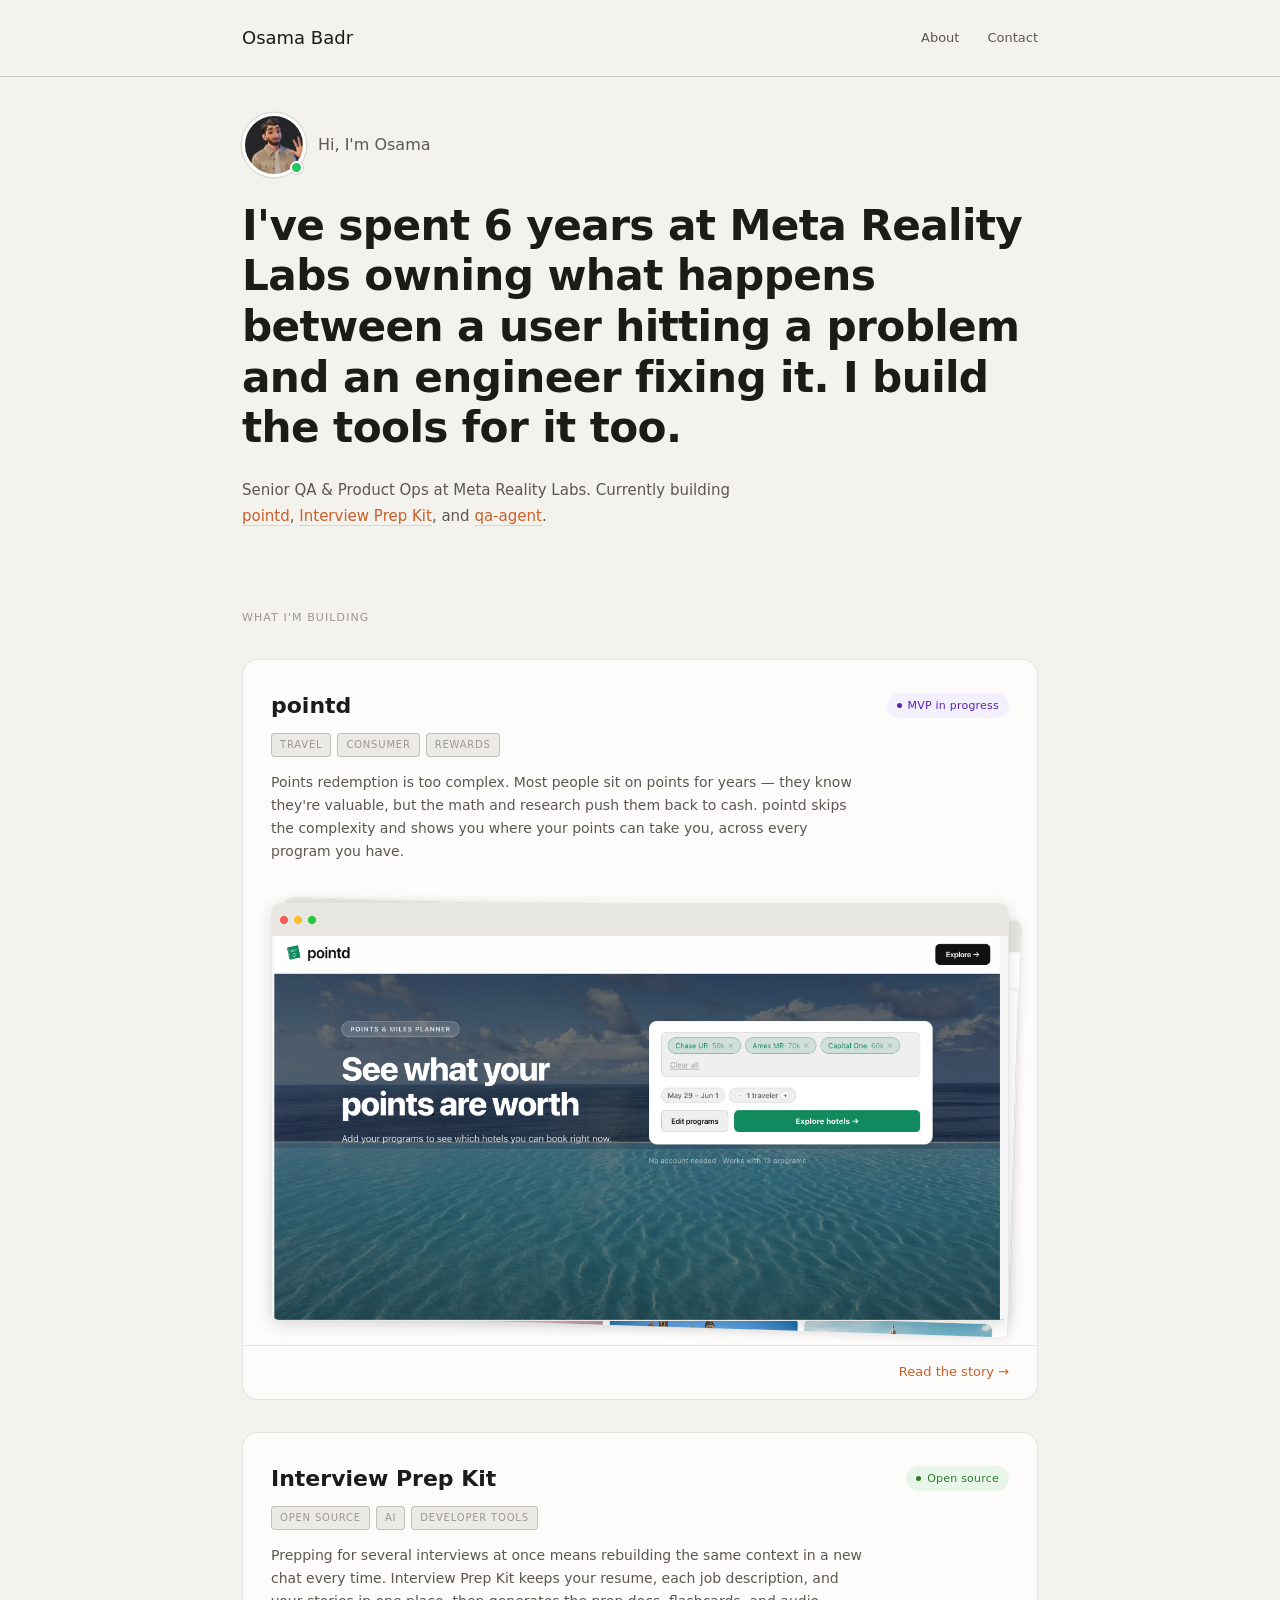
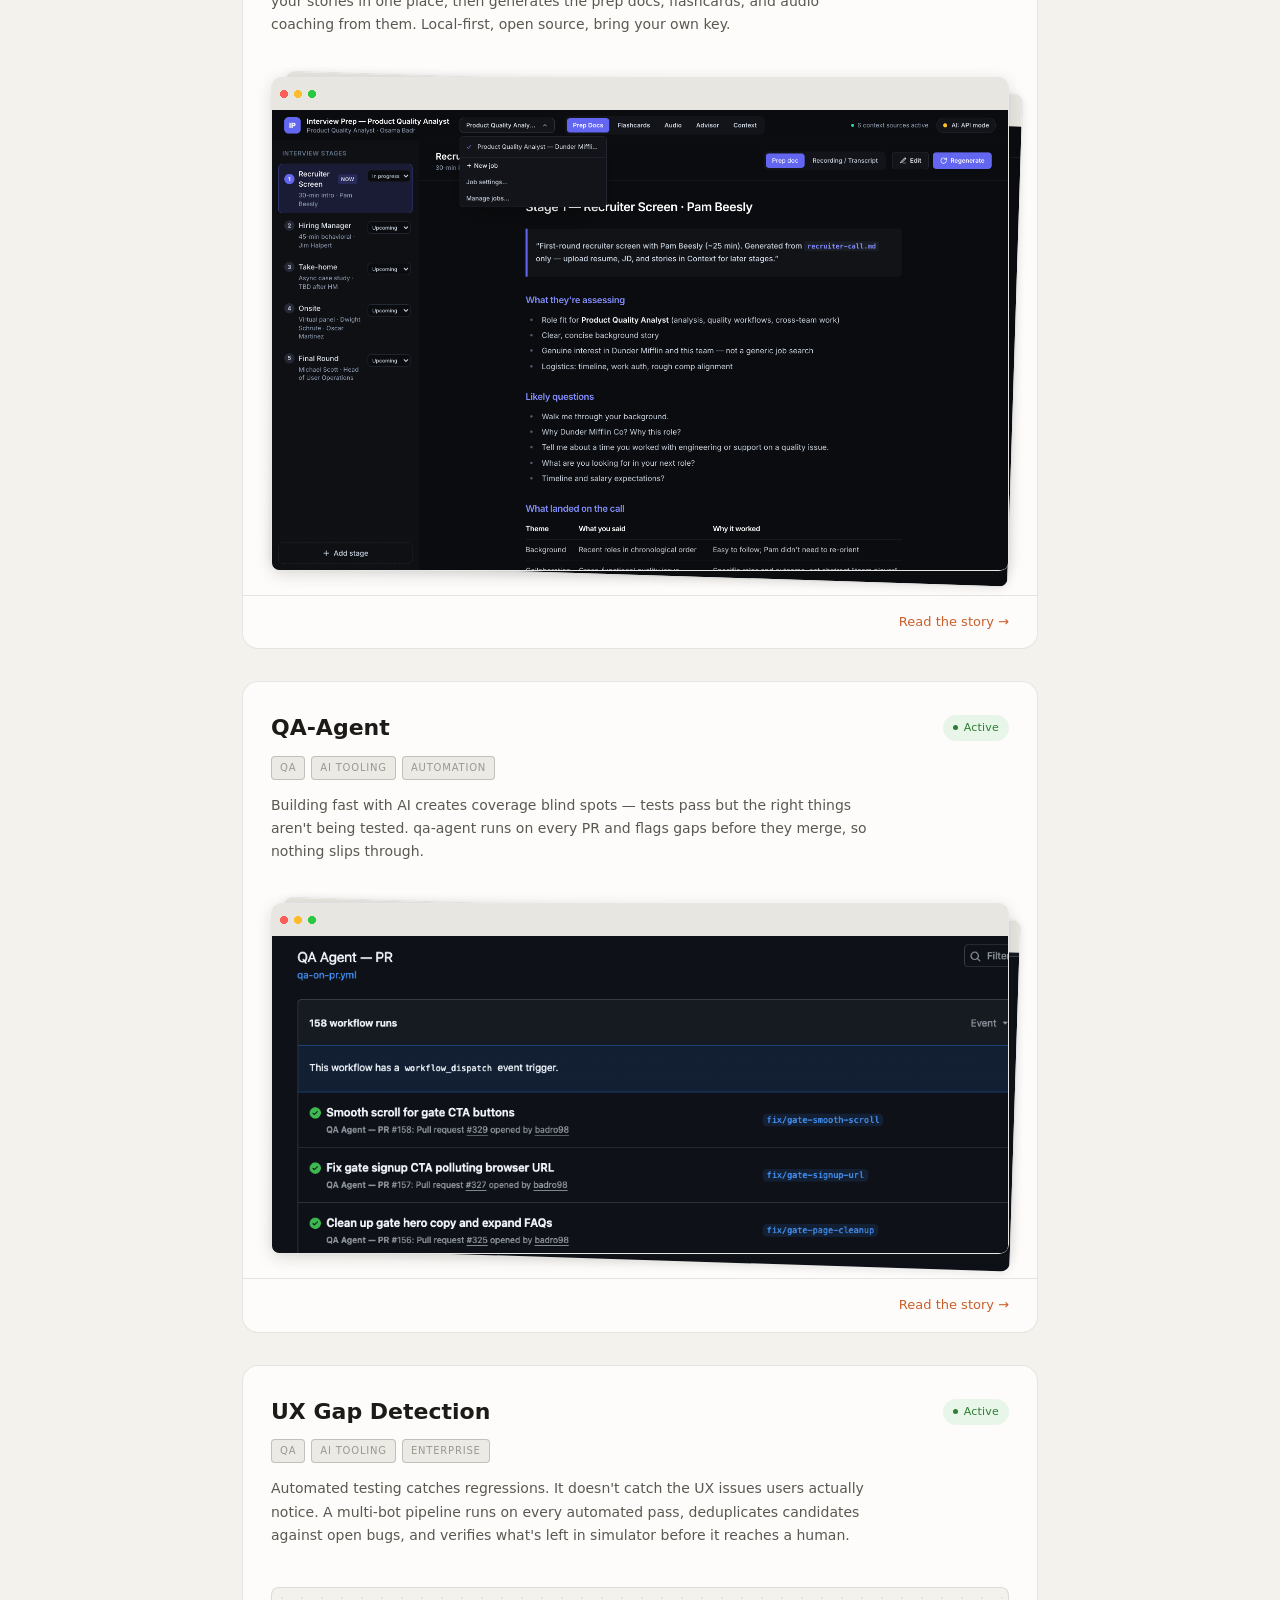
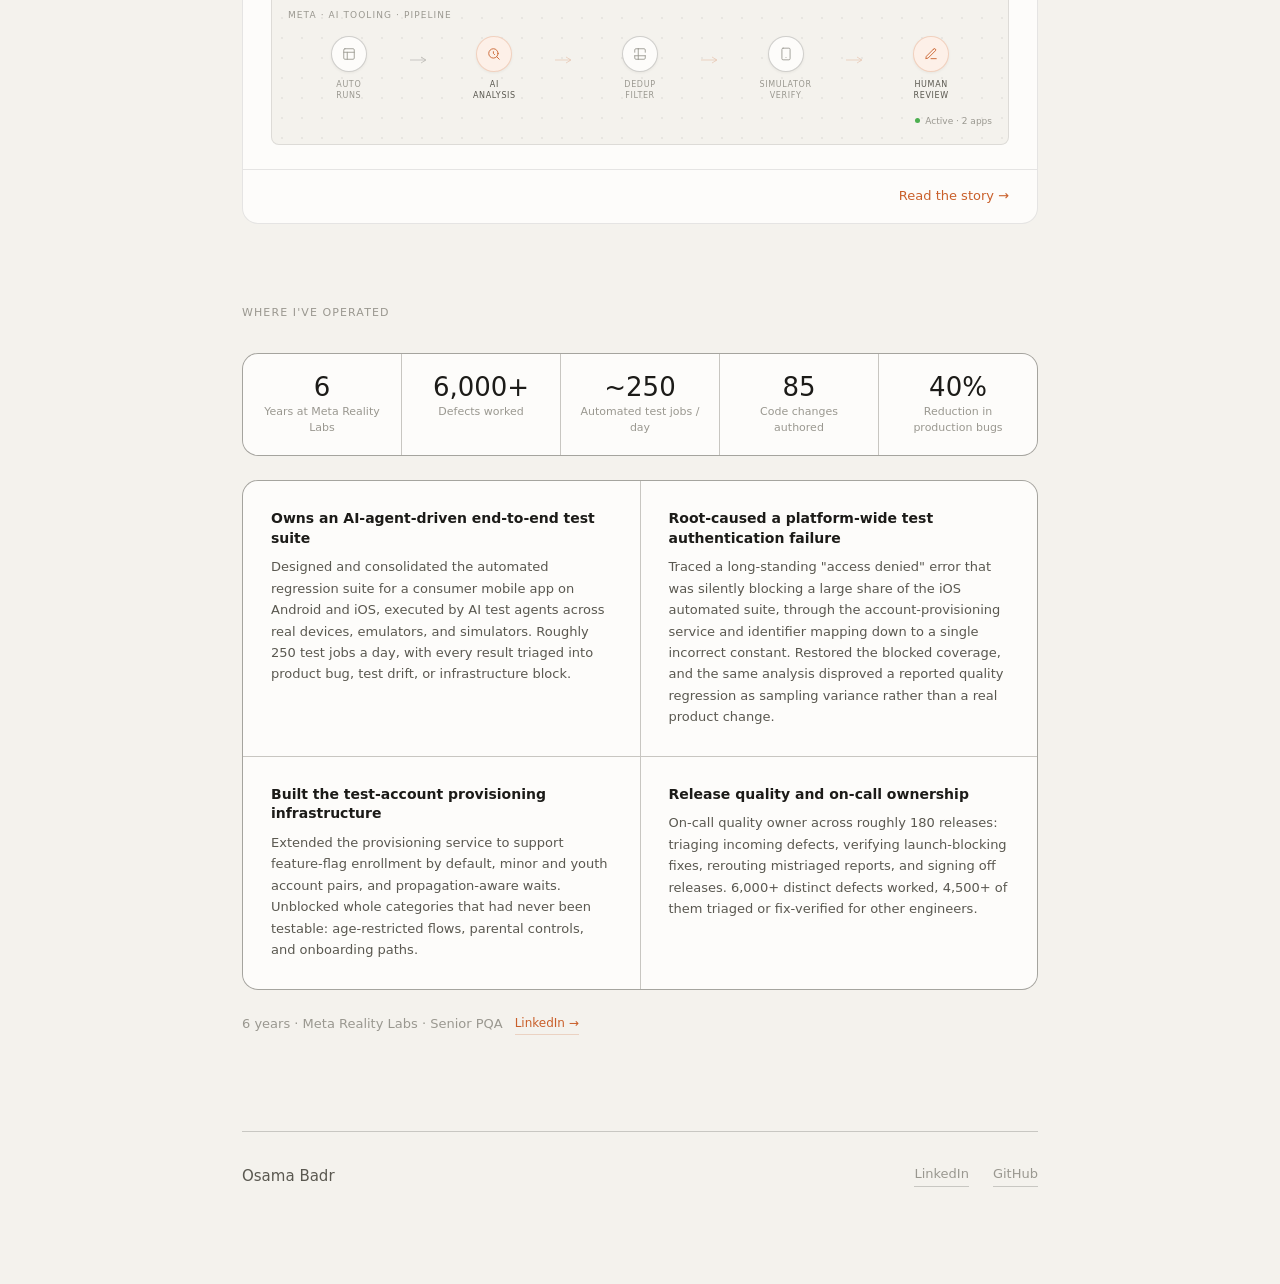
==== index.html @ 9e93a2bb "Replace BIP with the Interview Prep Kit case study Adds projects/interview-prep-kit.html — a full ca" ====
<!DOCTYPE html>
<html lang="en">
<head>
<meta charset="UTF-8">
<meta name="viewport" content="width=device-width, initial-scale=1.0">
<title>Osama Badr</title>
<meta name="description" content="Senior QA & Product Ops at Meta Reality Labs. I own what happens between a user hitting a problem and an engineer fixing it, and build the tools for it. Work on pointd, Interview Prep Kit, and QA-Agent.">
<!-- Open Graph -->
<meta property="og:type" content="website">
<meta property="og:site_name" content="Osama Badr">
<meta property="og:title" content="Osama Badr | Portfolio">
<meta property="og:description" content="Senior QA & Product Ops at Meta Reality Labs. I own what happens between a user hitting a problem and an engineer fixing it, and build the tools for it. Work on pointd, Interview Prep Kit, and QA-Agent.">
<meta property="og:url" content="https://osamabadr-portfolio.pages.dev/">
<meta property="og:image" content="https://osamabadr-portfolio.pages.dev/assets/og-image.png">
<meta property="og:image:width" content="2400">
<meta property="og:image:height" content="1260">
<!-- Twitter -->
<meta name="twitter:card" content="summary_large_image">
<meta name="twitter:title" content="Osama Badr | Portfolio">
<meta name="twitter:description" content="Senior QA & Product Ops at Meta Reality Labs. I own what happens between a user hitting a problem and an engineer fixing it.">
<meta name="twitter:image" content="https://osamabadr-portfolio.pages.dev/assets/og-image.png">
<link rel="preconnect" href="https://api.fontshare.com">
<link rel="preconnect" href="https://cdn.fontshare.com" crossorigin>
<link href="https://api.fontshare.com/v2/css?f[]=cabinet-grotesk@700,800&f[]=general-sans@300,400,500,600&display=swap" rel="stylesheet">
<link rel="stylesheet" href="styles.css">
<link rel="icon" type="image/png" href="assets/avatar-wave-v2.png">
<style>
/* ── Hero ── */
.hero { margin-bottom: 5rem; animation: fadeUp 0.7s cubic-bezier(0.22,1,0.36,1) both; }
.hero-intro {
  display: flex;
  align-items: center;
  gap: 12px;
  margin-bottom: 1.5rem;
}
.hero-avatar-wrap {
  position: relative;
  flex-shrink: 0;
  width: 64px; height: 64px;
}
.hero-avatar {
  width: 64px; height: 64px;
  border-radius: 50%;
  overflow: hidden;
  border: 3px solid #fff;
  box-shadow: 0 0 0 1.5px var(--border);
}
.hero-avatar img { width: 100%; height: 100%; object-fit: cover; object-position: 62% 18%; transform: scale(1.2); transform-origin: 62% 18%; display: block; }
.hero-avatar-dot {
  position: absolute;
  bottom: 3px; right: 3px; z-index: 10;
  width: 13px; height: 13px;
  border-radius: 50%;
  background: #22c55e;
  border: 2.5px solid #fff;
  box-shadow: 0 0 0 1px rgba(0,0,0,0.1);
}
.hero-name {
  font-family: var(--sans);
  font-size: 16px;
  font-weight: 400;
  color: var(--ink-2);
  letter-spacing: 0;
}
.hero h1 {
  font-family: var(--serif);
  font-size: clamp(26px, 3.3vw, 44px);
  line-height: 1.2;
  letter-spacing: -0.015em;
  color: var(--ink);
  margin-bottom: 1.5rem;
  font-weight: 800;
  max-width: 100%;
}
.hero-sub {
  font-size: 15px;
  line-height: 1.7;
  color: var(--ink-2);
  max-width: 520px;
  margin-bottom: 2rem;
}
.hero-actions { display: flex; gap: 12px; flex-wrap: wrap; }

/* ── Projects section ── */
.section { margin-bottom: 5rem; }
.projects-grid {
  display: flex;
  flex-direction: column;
  gap: 2rem;
}
.proj-card {
  display: block;
  text-decoration: none;
  color: inherit;
  cursor: pointer;
  background: var(--surface);
  border: 1px solid var(--border);
  border-radius: var(--r-lg);
  transition: border-color 0.2s ease, box-shadow 0.2s ease;
}
.proj-card:hover {
  border-color: var(--accent-border);
  box-shadow: 0 8px 32px rgba(28,27,24,0.07);
}
.proj-card-body { padding: 28px 28px 20px; }
.proj-card-top {
  display: flex;
  align-items: center;
  justify-content: space-between;
  margin-bottom: 10px;
}
.proj-name {
  font-family: var(--serif);
  font-size: 22px;
  font-weight: 700;
  color: var(--ink);
}
.proj-problem {
  font-size: 14px;
  line-height: 1.65;
  color: var(--ink-2);
  max-width: 600px;
  margin-bottom: 20px;
}
.proj-card-footer {
  padding: 16px 28px;
  border-top: 1px solid var(--border);
  display: flex;
  justify-content: flex-end;
}
.proj-card-link {
  font-size: 13px;
  font-family: var(--mono);
  color: var(--accent);
  font-weight: 500;
  transition: letter-spacing 0.2s ease;
}
.proj-card:hover .proj-card-link { letter-spacing: 0.02em; }
/* ── Card fan deck ── */
.deck-wrap {
  padding: 0 28px 24px;
}
.deck {
  position: relative;
  overflow: visible;
}
.deck-card {
  border-radius: var(--r);
  overflow: hidden;
  transition: transform 0.55s cubic-bezier(0.22,1,0.36,1),
              box-shadow 0.45s ease;
}
.deck-card.dc1 {
  position: relative;
  z-index: 3;
  box-shadow: 0 4px 16px rgba(28,27,24,0.14);
}
.deck-card.dc2 {
  position: absolute;
  top: 0; left: 0; right: 0; bottom: 0;
  z-index: 2;
  transform: translateX(7px) translateY(5px) rotate(1.8deg);
  box-shadow: 0 2px 10px rgba(28,27,24,0.09);
}
.deck-wrap:hover .deck .dc2 {
  transform: translateX(22px) translateY(10px) rotate(4.5deg);
}

/* ── Professional section ── */
.highlight-grid {
  display: grid;
  grid-template-columns: repeat(auto-fit, minmax(340px, 1fr));
  gap: 1px;
  background: var(--border-strong);
  border: 1px solid var(--border-strong);
  border-radius: var(--r-lg);
  overflow: hidden;
}
.highlight-block {
  background: var(--surface);
  padding: 28px;
}
.highlight-block strong {
  display: block;
  font-size: 14px;
  font-weight: 600;
  color: var(--ink);
  margin-bottom: 8px;
  line-height: 1.4;
}
.highlight-block p {
  font-size: 13px;
  color: var(--ink-2);
  line-height: 1.65;
  margin: 0;
}
.background-footer {
  margin-top: 1.5rem;
  display: flex;
  align-items: center;
  gap: 0.75rem;
  font-size: 13px;
  color: var(--ink-3);
}
.background-footer a {
  font-family: var(--mono);
  font-size: 12px;
  color: var(--accent);
  text-decoration: none;
  border-bottom: 0.5px solid var(--accent-border);
  padding-bottom: 1px;
}
.background-footer a:hover { border-color: var(--accent); }

/* ── Stat strip ── */
.stat-strip {
  display: grid;
  grid-template-columns: repeat(auto-fit, minmax(100px, 1fr));
  gap: 1px;
  background: var(--border-strong);
  border: 1px solid var(--border-strong);
  border-radius: var(--r-lg);
  overflow: hidden;
  margin-bottom: 1.5rem;
}
.stat {
  background: var(--surface);
  padding: 1.25rem 1rem;
  text-align: center;
}
.stat-num {
  font-family: var(--serif);
  font-size: 26px;
  color: var(--ink);
  line-height: 1;
  margin-bottom: 4px;
}
.stat-label {
  font-size: 11px;
  color: var(--ink-3);
  line-height: 1.4;
}

/* ── UX Gap Detection cover diagram ── */
.proj-diagram-cover {
  margin: 0 28px 24px;
  border-radius: 8px;
  overflow: hidden;
  background: var(--bg);
  border: 1px solid var(--border);
  padding: 20px 16px 16px;
  position: relative;
}
.proj-diagram-cover::before {
  content: '';
  position: absolute;
  inset: 0;
  background-image: radial-gradient(circle, rgba(28,27,24,0.06) 1px, transparent 1px);
  background-size: 20px 20px;
  pointer-events: none;
}
.diag-eyebrow {
  font-family: var(--mono);
  font-size: 9px;
  letter-spacing: 0.12em;
  text-transform: uppercase;
  color: var(--ink-3);
  margin-bottom: 14px;
  position: relative;
  z-index: 1;
}
.diag-flow {
  display: flex;
  align-items: center;
  justify-content: center;
  gap: 0;
  position: relative;
  z-index: 1;
}
.diag-node {
  display: flex;
  flex-direction: column;
  align-items: center;
  gap: 7px;
  flex: 1;
}
.diag-circle {
  width: 36px; height: 36px;
  border-radius: 50%;
  background: var(--surface);
  border: 1px solid var(--border-strong);
  display: flex;
  align-items: center;
  justify-content: center;
  box-shadow: 0 1px 3px rgba(28,27,24,0.06);
}
.diag-circle svg {
  width: 14px; height: 14px;
  stroke: var(--ink-3);
  fill: none;
  stroke-width: 1.5;
  stroke-linecap: round;
  stroke-linejoin: round;
}
.diag-circle.accent {
  background: var(--accent-light);
  border-color: var(--accent-border);
}
.diag-circle.accent svg { stroke: var(--accent); }
.diag-label {
  font-family: var(--mono);
  font-size: 8px;
  letter-spacing: 0.08em;
  text-transform: uppercase;
  color: var(--ink-3);
  text-align: center;
  line-height: 1.4;
}
.diag-label.accent { color: var(--ink-2); }
.diag-arrow {
  flex-shrink: 0;
  width: 24px;
  margin-bottom: 20px;
}
.diag-arrow svg {
  width: 20px; height: 8px;
  stroke: var(--border-strong);
  fill: none;
  stroke-width: 1;
}
.diag-arrow.accent svg { stroke: var(--accent-border); }
.diag-status {
  margin-top: 12px;
  display: flex;
  align-items: center;
  gap: 5px;
  font-family: var(--mono);
  font-size: 9px;
  color: var(--ink-3);
  justify-content: flex-end;
  position: relative;
  z-index: 1;
}
.diag-status::before {
  content: '';
  width: 5px; height: 5px;
  border-radius: 50%;
  background: #4caf50;
  animation: diagPulse 2.5s ease-in-out infinite;
}
@keyframes diagPulse {
  0%, 100% { opacity: 0.4; } 50% { opacity: 1; }
}

@media (max-width: 580px) {
  .highlight-grid { grid-template-columns: 1fr; }
  .hero-actions { flex-direction: column; }
}
</style>
</head>
<body>
<div class="page">

  <nav>
    <a href="index.html" class="nav-name">Osama Badr</a>
    <div class="nav-links">
      <a href="about.html">About</a>
      <a href="mailto:osabadr@gmail.com">Contact</a>
    </div>
  </nav>

  <!-- Hero -->
  <section class="hero">
    <div class="hero-intro">
      <div class="hero-avatar-wrap">
        <div class="hero-avatar">
          <img src="assets/avatar-wave-v2.png" alt="Osama's avatar waving">
        </div>
        <span class="hero-avatar-dot"></span>
      </div>
      <span class="hero-name">Hi, I'm Osama</span>
    </div>
    <h1>I've spent 6 years at Meta Reality Labs owning what happens between a user hitting a problem and an engineer fixing it. I build the tools for it too.</h1>
    <p class="hero-sub">Senior QA &amp; Product Ops at Meta Reality Labs. Currently building <a href="projects/pointd.html" style="color:var(--accent);text-decoration:none;border-bottom:0.5px solid var(--accent-border)">pointd</a>, <a href="projects/interview-prep-kit.html" style="color:var(--accent);text-decoration:none;border-bottom:0.5px solid var(--accent-border)">Interview Prep Kit</a>, and <a href="projects/qa-agent.html" style="color:var(--accent);text-decoration:none;border-bottom:0.5px solid var(--accent-border)">qa-agent</a>.</p>
  </section>

  <!-- Projects -->
  <section class="section" id="building">
    <div class="section-label">What I'm building</div>
    <div class="projects-grid">

      <!-- pointd -->
      <a class="proj-card fade-up" href="projects/pointd.html">
        <div class="proj-card-body">
          <div class="proj-card-top">
            <span class="proj-name">pointd</span>
            <span class="status-badge in-progress">MVP in progress</span>
          </div>
          <div class="case-pills" style="margin-top:8px;margin-bottom:14px;">
            <span class="case-pill">Travel</span>
            <span class="case-pill">Consumer</span>
            <span class="case-pill">Rewards</span>
          </div>
          <p class="proj-problem">Points redemption is too complex. Most people sit on points for years — they know they're valuable, but the math and research push them back to cash. pointd skips the complexity and shows you where your points can take you, across every program you have.</p>
        </div>
        <div class="deck-wrap">
          <div class="deck">
            <div class="deck-card dc2">
              <div class="browser-frame"><img src="assets/screenshots/pointd-explore.png" alt="pointd planner view" loading="lazy"></div>
            </div>
            <div class="deck-card dc1">
              <div class="browser-frame"><img src="assets/screenshots/pointd-programs.png" alt="pointd program entry" loading="lazy"></div>
            </div>
          </div>
        </div>
        <div class="proj-card-footer">
          <span class="proj-card-link">Read the story →</span>
        </div>
      </a>

      <!-- Interview Prep Kit -->
      <a class="proj-card fade-up" href="projects/interview-prep-kit.html">
        <div class="proj-card-body">
          <div class="proj-card-top">
            <span class="proj-name">Interview Prep Kit</span>
            <span class="status-badge active">Open source</span>
          </div>
          <div class="case-pills" style="margin-top:8px;margin-bottom:14px;">
            <span class="case-pill">Open Source</span>
            <span class="case-pill">AI</span>
            <span class="case-pill">Developer Tools</span>
          </div>
          <p class="proj-problem">Prepping for several interviews at once means rebuilding the same context in a new chat every time. Interview Prep Kit keeps your resume, each job description, and your stories in one place, then generates the prep docs, flashcards, and audio coaching from them. Local-first, open source, bring your own key.</p>
        </div>
        <div class="deck-wrap">
          <div class="deck">
            <div class="deck-card dc2">
              <div class="browser-frame"><img src="assets/screenshots/ipk-flashcards.png" alt="Interview Prep Kit flashcard deck" loading="lazy"></div>
            </div>
            <div class="deck-card dc1">
              <div class="browser-frame"><img src="assets/screenshots/ipk-prep-docs.png" alt="Interview Prep Kit prep docs" loading="lazy"></div>
            </div>
          </div>
        </div>
        <div class="proj-card-footer">
          <span class="proj-card-link">Read the story →</span>
        </div>
      </a>

      <!-- qa-agent -->
      <a class="proj-card fade-up" href="projects/qa-agent.html">
        <div class="proj-card-body">
          <div class="proj-card-top">
            <span class="proj-name">QA-Agent</span>
            <span class="status-badge active">Active</span>
          </div>
          <div class="case-pills" style="margin-top:8px;margin-bottom:14px;">
            <span class="case-pill">QA</span>
            <span class="case-pill">AI Tooling</span>
            <span class="case-pill">Automation</span>
          </div>
          <p class="proj-problem">Building fast with AI creates coverage blind spots — tests pass but the right things aren't being tested. qa-agent runs on every PR and flags gaps before they merge, so nothing slips through.</p>
        </div>
        <div class="deck-wrap">
          <div class="deck">
            <div class="deck-card dc2">
              <div class="browser-frame"><img src="assets/screenshots/qa-agent-report.png" alt="qa-agent report output" loading="lazy"></div>
            </div>
            <div class="deck-card dc1">
              <div class="browser-frame"><img src="assets/screenshots/qa-agent-runs.png" alt="qa-agent GitHub Actions runs" loading="lazy"></div>
            </div>
          </div>
        </div>
        <div class="proj-card-footer">
          <span class="proj-card-link">Read the story →</span>
        </div>
      </a>

      <!-- UX Gap Detection -->
      <a class="proj-card fade-up" href="projects/ux-gap.html">
        <div class="proj-card-body">
          <div class="proj-card-top">
            <span class="proj-name">UX Gap Detection</span>
            <span class="status-badge active">Active</span>
          </div>
          <div class="case-pills" style="margin-top:8px;margin-bottom:14px;">
            <span class="case-pill">QA</span>
            <span class="case-pill">AI Tooling</span>
            <span class="case-pill">Enterprise</span>
          </div>
          <p class="proj-problem">Automated testing catches regressions. It doesn't catch the UX issues users actually notice. A multi-bot pipeline runs on every automated pass, deduplicates candidates against open bugs, and verifies what's left in simulator before it reaches a human.</p>
        </div>
        <div class="proj-diagram-cover">
          <div class="diag-eyebrow">Meta · AI Tooling · Pipeline</div>
          <div class="diag-flow">
            <div class="diag-node">
              <div class="diag-circle">
                <svg viewBox="0 0 24 24"><rect x="3" y="3" width="18" height="18" rx="2"/><path d="M3 9h18M9 21V9"/></svg>
              </div>
              <span class="diag-label">Auto<br>runs</span>
            </div>
            <div class="diag-arrow">
              <svg viewBox="0 0 20 8"><line x1="0" y1="4" x2="15" y2="4"/><polyline points="11,1 16,4 11,7"/></svg>
            </div>
            <div class="diag-node">
              <div class="diag-circle accent">
                <svg viewBox="0 0 24 24"><circle cx="11" cy="11" r="8"/><path d="M21 21l-4.35-4.35M11 8v3l2 2"/></svg>
              </div>
              <span class="diag-label accent">AI<br>analysis</span>
            </div>
            <div class="diag-arrow accent">
              <svg viewBox="0 0 20 8"><line x1="0" y1="4" x2="15" y2="4"/><polyline points="11,1 16,4 11,7"/></svg>
            </div>
            <div class="diag-node">
              <div class="diag-circle">
                <svg viewBox="0 0 24 24"><path d="M9 3H5a2 2 0 00-2 2v4m6-6h10a2 2 0 012 2v4M9 3v18m0 0h10a2 2 0 002-2v-4M9 21H5a2 2 0 01-2-2v-4m0 0h18"/></svg>
              </div>
              <span class="diag-label">Dedup<br>filter</span>
            </div>
            <div class="diag-arrow accent">
              <svg viewBox="0 0 20 8"><line x1="0" y1="4" x2="15" y2="4"/><polyline points="11,1 16,4 11,7"/></svg>
            </div>
            <div class="diag-node">
              <div class="diag-circle">
                <svg viewBox="0 0 24 24"><rect x="5" y="2" width="14" height="20" rx="2"/><path d="M12 18h.01"/></svg>
              </div>
              <span class="diag-label">Simulator<br>verify</span>
            </div>
            <div class="diag-arrow accent">
              <svg viewBox="0 0 20 8"><line x1="0" y1="4" x2="15" y2="4"/><polyline points="11,1 16,4 11,7"/></svg>
            </div>
            <div class="diag-node">
              <div class="diag-circle accent">
                <svg viewBox="0 0 24 24"><path d="M12 20h9M16.5 3.5a2.121 2.121 0 013 3L7 19l-4 1 1-4L16.5 3.5z"/></svg>
              </div>
              <span class="diag-label accent">Human<br>review</span>
            </div>
          </div>
          <div class="diag-status">Active · 2 apps</div>
        </div>
        <div class="proj-card-footer">
          <span class="proj-card-link">Read the story →</span>
        </div>
      </a>

    </div>
  </section>

  <!-- Professional background -->
  <section class="section" id="background">
    <div class="section-label">Where I've operated</div>
    <div class="stat-strip">
      <div class="stat"><div class="stat-num">6</div><div class="stat-label">Years at Meta Reality Labs</div></div>
      <div class="stat"><div class="stat-num">6,000+</div><div class="stat-label">Defects worked</div></div>
      <div class="stat"><div class="stat-num">~250</div><div class="stat-label">Automated test jobs / day</div></div>
      <div class="stat"><div class="stat-num">85</div><div class="stat-label">Code changes authored</div></div>
      <div class="stat"><div class="stat-num">40%</div><div class="stat-label">Reduction in production bugs</div></div>
    </div>
    <div class="highlight-grid">
      <div class="highlight-block fade-up">
        <strong>Owns an AI-agent-driven end-to-end test suite</strong>
        <p>Designed and consolidated the automated regression suite for a consumer mobile app on Android and iOS, executed by AI test agents across real devices, emulators, and simulators. Roughly 250 test jobs a day, with every result triaged into product bug, test drift, or infrastructure block.</p>
      </div>
      <div class="highlight-block fade-up">
        <strong>Root-caused a platform-wide test authentication failure</strong>
        <p>Traced a long-standing "access denied" error that was silently blocking a large share of the iOS automated suite, through the account-provisioning service and identifier mapping down to a single incorrect constant. Restored the blocked coverage, and the same analysis disproved a reported quality regression as sampling variance rather than a real product change.</p>
      </div>
      <div class="highlight-block fade-up">
        <strong>Built the test-account provisioning infrastructure</strong>
        <p>Extended the provisioning service to support feature-flag enrollment by default, minor and youth account pairs, and propagation-aware waits. Unblocked whole categories that had never been testable: age-restricted flows, parental controls, and onboarding paths.</p>
      </div>
      <div class="highlight-block fade-up">
        <strong>Release quality and on-call ownership</strong>
        <p>On-call quality owner across roughly 180 releases: triaging incoming defects, verifying launch-blocking fixes, rerouting mistriaged reports, and signing off releases. 6,000+ distinct defects worked, 4,500+ of them triaged or fix-verified for other engineers.</p>
      </div>
    </div>
    <div class="background-footer">
      <span>6 years · Meta Reality Labs · Senior PQA</span>
      <a href="https://linkedin.com/in/obadr" target="_blank" rel="noopener noreferrer">LinkedIn →</a>
    </div>
  </section>

  <footer>
    <span class="footer-name">Osama Badr</span>
    <div class="footer-links">
      <a href="https://linkedin.com/in/obadr" target="_blank" rel="noopener noreferrer">LinkedIn</a>
      <a href="https://github.com/badro98" target="_blank" rel="noopener noreferrer">GitHub</a>
    </div>
  </footer>

</div>

<script>
  // Fade-up on scroll
  const fadeUps = [...document.querySelectorAll('.fade-up')];
  const observer = new IntersectionObserver((entries) => {
    entries.forEach((entry) => {
      if (entry.isIntersecting) {
        const idx = fadeUps.indexOf(entry.target);
        entry.target.style.animationDelay = `${idx * 0.08}s`;
        entry.target.classList.add('in-view');
        observer.unobserve(entry.target);
      }
    });
  }, { threshold: 0.15, rootMargin: '-4% 0px' });

  fadeUps.forEach(el => observer.observe(el));

</script>
</body>
</html>
---- styles.css ----
/* ── Reset ── */
*, *::before, *::after { box-sizing: border-box; margin: 0; padding: 0; }

/* ── Variables ── */
:root {
  --bg: #f4f2ed;
  --surface: #fdfcfa;
  --surface-2: #eceae4;
  --ink: #1c1b18;
  --ink-2: #5a5850;
  --ink-3: #9a9890;
  --border: rgba(28,27,24,0.1);
  --border-strong: rgba(28,27,24,0.2);
  --accent: #c95f2a;
  --accent-light: #fdf0e8;
  --accent-border: rgba(201,95,42,0.22);
  --serif: 'Cabinet Grotesk', system-ui, sans-serif;
  --sans: 'General Sans', system-ui, sans-serif;
  --mono: 'General Sans', system-ui, sans-serif;
  --r: 10px;
  --r-lg: 16px;
}

/* ── Base ── */
html { scroll-behavior: smooth; }
body {
  font-family: var(--sans);
  background: var(--bg);
  color: var(--ink);
  font-size: 15px;
  line-height: 1.6;
  -webkit-font-smoothing: antialiased;
  overflow-x: clip;
}
.page { max-width: 860px; margin: 0 auto; padding: 0 2rem 6rem; }

/* ── Nav ── */
nav:not(.toc) {
  display: flex;
  justify-content: space-between;
  align-items: center;
  padding: 1.5rem 0;
  margin-bottom: 2.25rem;
  position: sticky;
  top: 0;
  background: transparent;
  z-index: 10;
}
/* Full-bleed background so the bar spans the viewport, not just the column */
nav:not(.toc)::before {
  content: '';
  position: absolute;
  top: 0;
  bottom: 0;
  left: 50%;
  transform: translateX(-50%);
  width: 100vw;
  background: var(--bg);
  border-bottom: 0.5px solid var(--border-strong);
  z-index: -1;
}
.nav-name { font-family: var(--serif); font-size: 18px; text-decoration: none; color: var(--ink); }
.nav-links { display: flex; gap: 1.75rem; }
.nav-links a { font-size: 13px; color: var(--ink-2); text-decoration: none; }
.nav-links a:hover, .nav-links a.active { color: var(--accent); }

/* ── Footer ── */
footer {
  margin-top: 6rem;
  padding-top: 2rem;
  border-top: 0.5px solid var(--border-strong);
  display: flex;
  justify-content: space-between;
  align-items: center;
  flex-wrap: wrap;
  gap: 1rem;
}
.footer-name { font-family: var(--serif); font-size: 15px; color: var(--ink-2); }
.footer-links { display: flex; gap: 1.5rem; }
.footer-links a {
  font-size: 13px;
  font-family: var(--mono);
  color: var(--ink-3);
  text-decoration: none;
  border-bottom: 0.5px solid var(--border-strong);
  padding-bottom: 1px;
  transition: color 0.2s ease, border-color 0.2s ease;
}
.footer-links a:hover { color: var(--accent); border-color: var(--accent-border); }

/* ── Section label ── */
.section-label {
  font-family: var(--mono);
  font-size: 11px;
  font-weight: 500;
  text-transform: uppercase;
  letter-spacing: 0.1em;
  color: var(--ink-3);
  margin-bottom: 2rem;
}

/* ── Buttons ── */
.btn-primary {
  display: inline-flex;
  align-items: center;
  gap: 6px;
  background: var(--ink);
  color: var(--bg);
  font-family: var(--sans);
  font-size: 13px;
  font-weight: 500;
  padding: 10px 20px;
  border-radius: 6px;
  text-decoration: none;
  transition: background 0.2s ease, transform 0.15s ease;
}
.btn-primary:hover { background: var(--accent); transform: translateY(-1px); }

.btn-secondary {
  display: inline-flex;
  align-items: center;
  gap: 6px;
  background: transparent;
  color: var(--ink-2);
  font-family: var(--sans);
  font-size: 13px;
  font-weight: 500;
  padding: 10px 20px;
  border-radius: 6px;
  border: 1px solid var(--border-strong);
  text-decoration: none;
  transition: border-color 0.2s ease, color 0.2s ease, transform 0.15s ease;
}
.btn-secondary:hover { color: var(--ink); border-color: var(--ink); transform: translateY(-1px); }

/* ── Browser frame mockup ── */
.browser-frame {
  border-radius: 8px;
  overflow: hidden;
  box-shadow: 0 20px 48px rgba(28,27,24,0.1);
  border: 1px solid var(--border);
  background: #fff;
}
.browser-frame::before {
  content: '';
  display: block;
  height: 32px;
  background: #e8e6e1;
  background-image:
    radial-gradient(circle at 12px 16px, #fc5f57 4px, transparent 4px),
    radial-gradient(circle at 26px 16px, #fdbc2c 4px, transparent 4px),
    radial-gradient(circle at 40px 16px, #29c940 4px, transparent 4px);
}
.browser-frame img,
.browser-frame video {
  display: block;
  width: 100%;
  height: auto;
}

/* ── Status badge ── */
.status-badge {
  display: inline-flex;
  align-items: center;
  gap: 6px;
  font-size: 11px;
  font-family: var(--mono);
  font-weight: 500;
  padding: 4px 10px;
  border-radius: 20px;
  letter-spacing: 0.02em;
}
.status-badge::before {
  content: '';
  width: 5px;
  height: 5px;
  border-radius: 50%;
  background: currentColor;
}
.status-badge.active { background: #e8f5e9; color: #2e7d32; }
.status-badge.early-access { background: var(--accent-light); color: var(--accent); }
.status-badge.in-progress { background: #f3f0ff; color: #5b21b6; }

/* ── Fade-up animation ── */
@keyframes fadeUp {
  from { opacity: 0; transform: translateY(14px); }
  to   { opacity: 1; transform: translateY(0); }
}
.fade-up { opacity: 0; }
.fade-up.in-view { animation: fadeUp 0.6s cubic-bezier(0.22,1,0.36,1) both; }



/* ── Back link (project pages) ── */
.back-link {
  display: inline-flex;
  align-items: center;
  gap: 5px;
  font-size: 12px;
  font-family: var(--mono);
  color: var(--ink-3);
  text-decoration: none;
  margin-top: -0.75rem;
  margin-bottom: 1rem;
  transition: color 0.2s ease;
}
.back-link:hover { color: var(--accent); }
.back-link::before { content: '←'; }

/* ── Case study hero title row ── */
.case-hero-title-row {
  display: flex;
  align-items: flex-start;
  justify-content: space-between;
  gap: 1.5rem;
  margin-bottom: 0.75rem;
}
.case-hero-title-row h1 { margin-bottom: 0; }
.case-hero-badges {
  display: flex;
  align-items: center;
  gap: 8px;
  padding-top: 8px;
  flex-shrink: 0;
}
@media (max-width: 600px) {
  .case-hero-title-row { flex-wrap: wrap; }
  .case-hero-badges { padding-top: 0; }
}

/* ── Categorical pills ── */
.case-pills {
  display: flex;
  flex-wrap: wrap;
  gap: 6px;
  margin-bottom: 2rem;
}
.case-pill {
  font-family: var(--mono);
  font-size: 10px;
  font-weight: 500;
  letter-spacing: 0.08em;
  text-transform: uppercase;
  color: var(--ink-3);
  background: var(--surface-2);
  border: 0.5px solid var(--border-strong);
  padding: 3px 8px;
  border-radius: 4px;
}

/* ── Case study hero image ── */
.case-hero-img {
  margin: 0 0 2.5rem;
}
.case-hero-img .browser-frame {
  box-shadow: 0 24px 64px rgba(28,27,24,0.12);
}

/* ── Jump-link sidebar (case study section nav) ── */
.toc {
  position: fixed;
  top: 50%;
  left: calc(50% - 430px - 18px);
  transform: translate(-100%, -50%);
  display: flex;
  flex-direction: column;
  gap: 11px;
  width: 128px;
  z-index: 5;
}
.toc a {
  font-family: var(--mono);
  font-size: 11px;
  letter-spacing: 0.03em;
  color: var(--ink-3);
  text-decoration: none;
  text-align: right;
  padding-right: 12px;
  border-right: 1.5px solid var(--border);
  line-height: 1.35;
  transition: color 0.2s ease, border-color 0.2s ease;
}
.toc a:hover { color: var(--ink-2); }
.toc a.active { color: var(--accent); border-color: var(--accent); }
@media (max-width: 1140px) { .toc { display: none; } }

/* anchored sections clear the sticky nav on jump */
.case-section, .pipeline-diagram { scroll-margin-top: 96px; }

/* ── Two-column hero (text left, image right) ── */
.case-hero-layout {
  display: grid;
  grid-template-columns: 1.05fr 1fr;
  gap: 2.5rem;
  align-items: start;
  margin-bottom: 2.5rem;
}
.case-hero-layout .case-hero,
.case-hero-layout .case-hero-img { min-width: 0; }
.case-hero-layout .case-hero { margin-bottom: 0; }
.case-hero-layout .case-hero p { font-size: 15px; }
.case-hero-layout .case-hero-img { margin: 0; }
@media (max-width: 720px) {
  .case-hero-layout { grid-template-columns: 1fr; gap: 1.5rem; }
}

/* ── Responsive ── */
@media (max-width: 580px) {
  .page { padding: 0 1rem 4rem; }
  nav { margin-bottom: 2.5rem; }
}

/* ── More projects (case study footer) ── */
.more-projects {
  margin-top: 5rem;
  padding-top: 2.5rem;
  border-top: 0.5px solid var(--border-strong);
}
.more-projects .section-label { margin-bottom: 1.25rem; }
.more-grid {
  display: grid;
  grid-template-columns: repeat(3, 1fr);
  gap: 12px;
}
.more-card {
  display: flex;
  flex-direction: column;
  gap: 8px;
  background: var(--surface);
  border: 1px solid var(--border);
  border-radius: var(--r);
  padding: 18px;
  text-decoration: none;
  transition: border-color 0.2s ease, transform 0.15s ease;
}
.more-card:hover { border-color: var(--accent-border); transform: translateY(-2px); }
.more-card-name { font-family: var(--serif); font-size: 18px; color: var(--ink); }
.more-card-desc { font-size: 12px; line-height: 1.55; color: var(--ink-2); }
.more-card-tag {
  margin-top: auto;
  font-family: var(--mono);
  font-size: 10px;
  letter-spacing: 0.06em;
  text-transform: uppercase;
  color: var(--ink-3);
}
@media (max-width: 640px) { .more-grid { grid-template-columns: 1fr; } }

/* ── Reduced motion ── */
@media (prefers-reduced-motion: reduce) {
  *, *::before, *::after {
    animation-duration: 0.01ms !important;
    animation-iteration-count: 1 !important;
    transition-duration: 0.01ms !important;
    scroll-behavior: auto !important;
  }
}
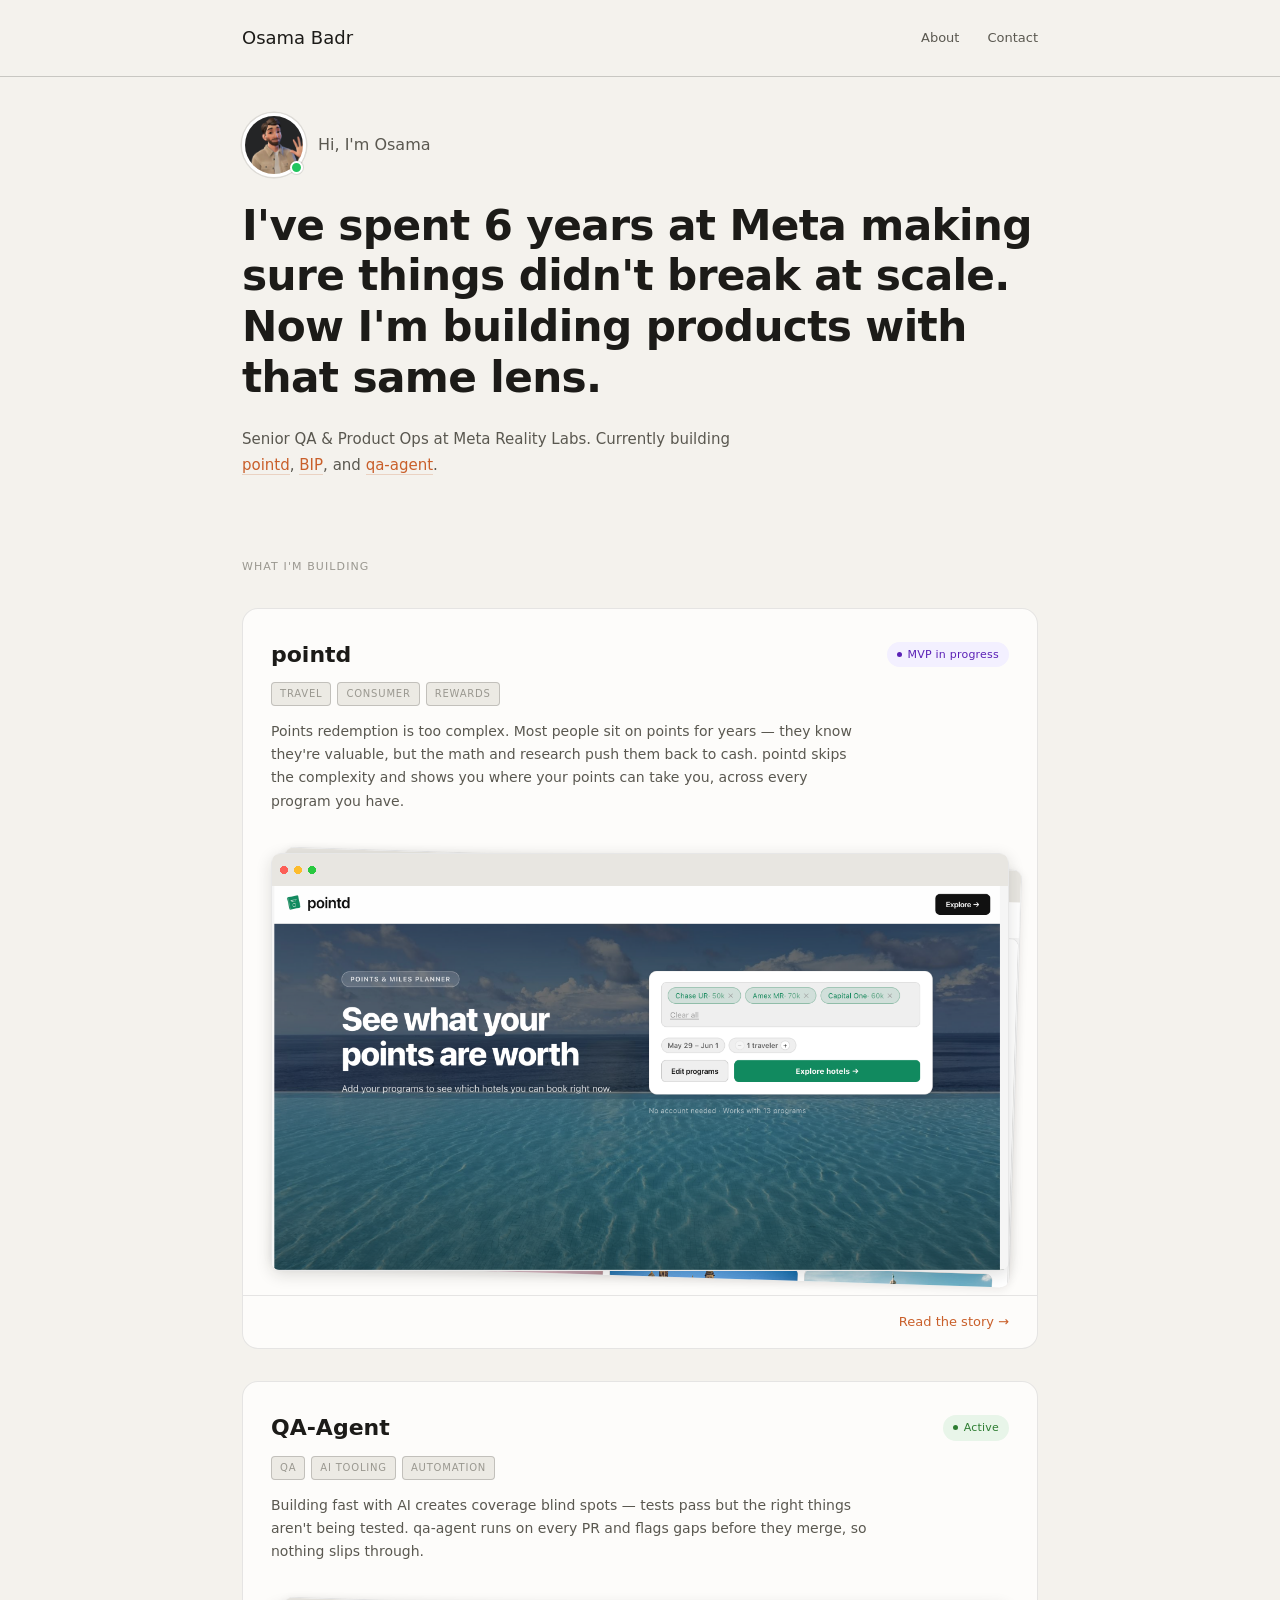
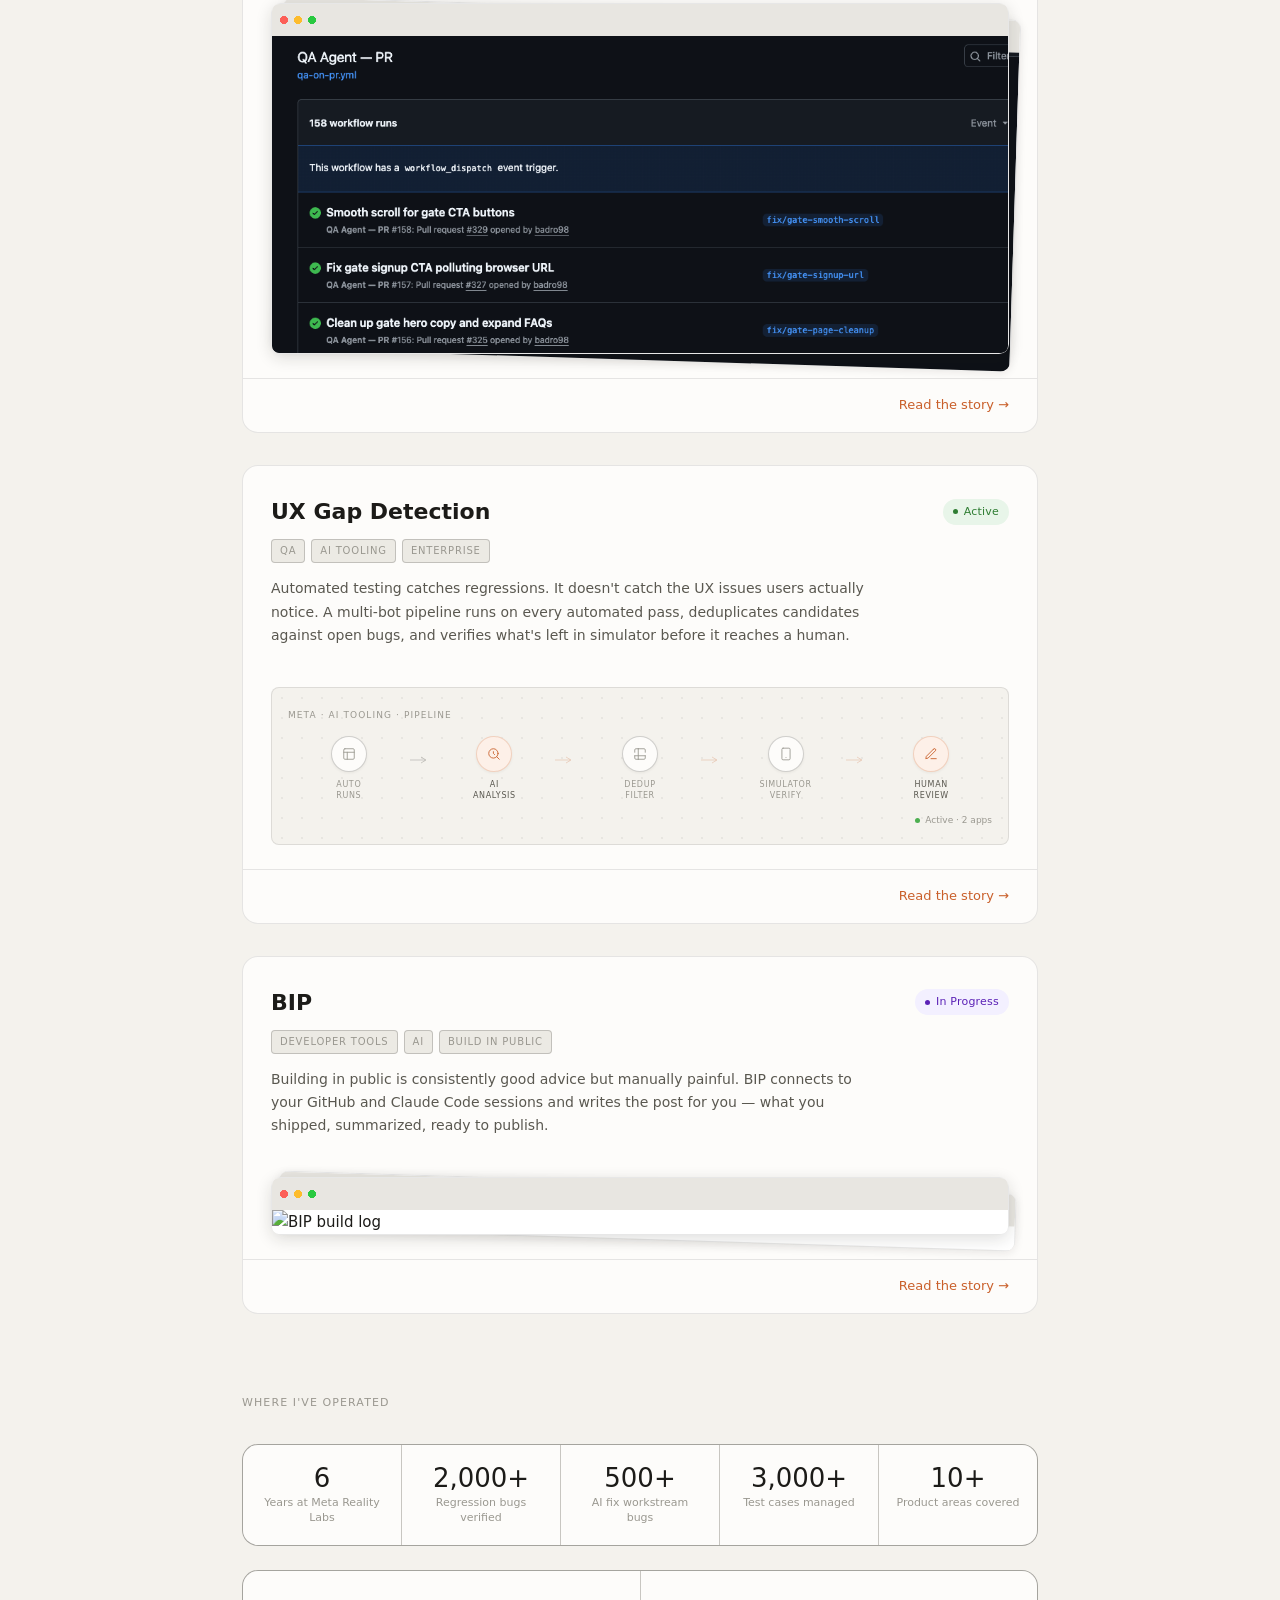
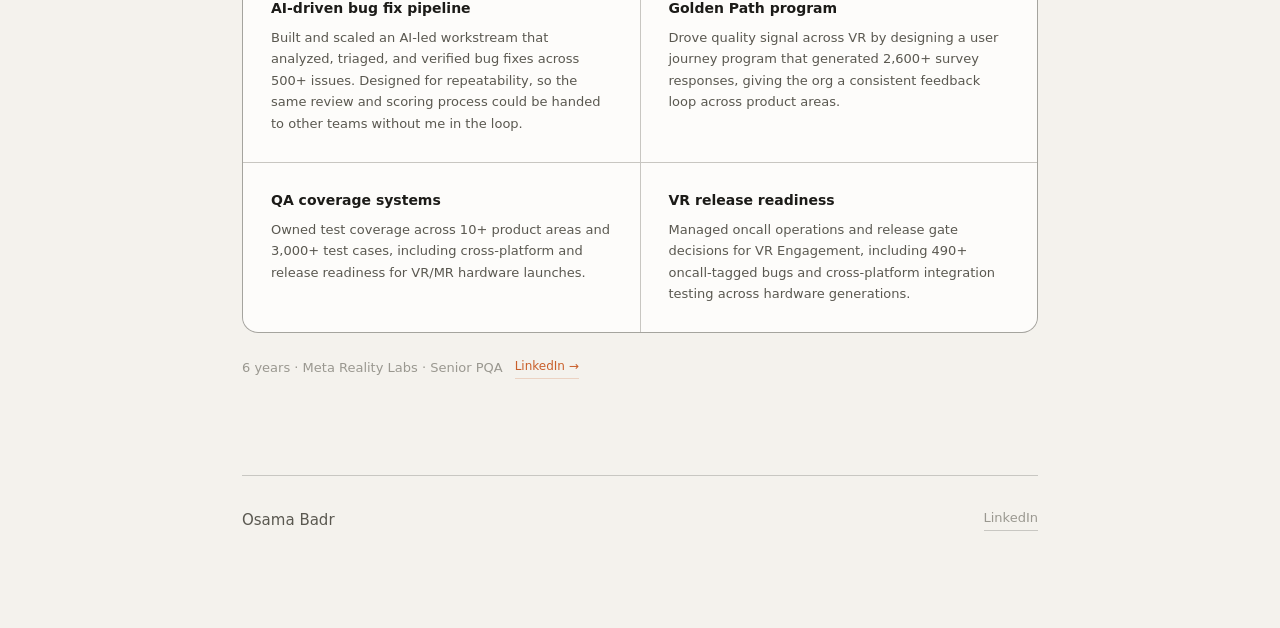
==== commit 1f312f65: "Merge pull request #3 from badro98/fix/accuracy-corrections Correct UX Gap auto-filing claims and te" ====
--- a/index.html
+++ b/index.html
@@ -4,12 +4,12 @@
 <meta charset="UTF-8">
 <meta name="viewport" content="width=device-width, initial-scale=1.0">
 <title>Osama Badr</title>
-<meta name="description" content="Senior QA & Product Ops at Meta Reality Labs. I own what happens between a user hitting a problem and an engineer fixing it, and build the tools for it. Work on pointd, Interview Prep Kit, and QA-Agent.">
+<meta name="description" content="Senior QA & Product Ops at Meta Reality Labs, now building products with that same lens. Work on pointd, BIP, and QA-Agent.">
 <!-- Open Graph -->
 <meta property="og:type" content="website">
 <meta property="og:site_name" content="Osama Badr">
 <meta property="og:title" content="Osama Badr | Portfolio">
-<meta property="og:description" content="Senior QA & Product Ops at Meta Reality Labs. I own what happens between a user hitting a problem and an engineer fixing it, and build the tools for it. Work on pointd, Interview Prep Kit, and QA-Agent.">
+<meta property="og:description" content="Senior QA & Product Ops at Meta Reality Labs, now building products with that same lens. Work on pointd, BIP, and QA-Agent.">
 <meta property="og:url" content="https://osamabadr-portfolio.pages.dev/">
 <meta property="og:image" content="https://osamabadr-portfolio.pages.dev/assets/og-image.png">
 <meta property="og:image:width" content="2400">
@@ -17,7 +17,7 @@
 <!-- Twitter -->
 <meta name="twitter:card" content="summary_large_image">
 <meta name="twitter:title" content="Osama Badr | Portfolio">
-<meta name="twitter:description" content="Senior QA & Product Ops at Meta Reality Labs. I own what happens between a user hitting a problem and an engineer fixing it.">
+<meta name="twitter:description" content="Senior QA & Product Ops at Meta Reality Labs, now building products with that same lens.">
 <meta name="twitter:image" content="https://osamabadr-portfolio.pages.dev/assets/og-image.png">
 <link rel="preconnect" href="https://api.fontshare.com">
 <link rel="preconnect" href="https://cdn.fontshare.com" crossorigin>
@@ -380,8 +380,8 @@
       </div>
       <span class="hero-name">Hi, I'm Osama</span>
     </div>
-    <h1>I've spent 6 years at Meta Reality Labs owning what happens between a user hitting a problem and an engineer fixing it. I build the tools for it too.</h1>
-    <p class="hero-sub">Senior QA &amp; Product Ops at Meta Reality Labs. Currently building <a href="projects/pointd.html" style="color:var(--accent);text-decoration:none;border-bottom:0.5px solid var(--accent-border)">pointd</a>, <a href="projects/interview-prep-kit.html" style="color:var(--accent);text-decoration:none;border-bottom:0.5px solid var(--accent-border)">Interview Prep Kit</a>, and <a href="projects/qa-agent.html" style="color:var(--accent);text-decoration:none;border-bottom:0.5px solid var(--accent-border)">qa-agent</a>.</p>
+    <h1>I've spent 6 years at Meta making sure things didn't break at scale. Now I'm building products with that same lens.</h1>
+    <p class="hero-sub">Senior QA &amp; Product Ops at Meta Reality Labs. Currently building <a href="projects/pointd.html" style="color:var(--accent);text-decoration:none;border-bottom:0.5px solid var(--accent-border)">pointd</a>, <a href="projects/bip.html" style="color:var(--accent);text-decoration:none;border-bottom:0.5px solid var(--accent-border)">BIP</a>, and <a href="projects/qa-agent.html" style="color:var(--accent);text-decoration:none;border-bottom:0.5px solid var(--accent-border)">qa-agent</a>.</p>
   </section>
 
   <!-- Projects -->
@@ -410,35 +410,6 @@
             </div>
             <div class="deck-card dc1">
               <div class="browser-frame"><img src="assets/screenshots/pointd-programs.png" alt="pointd program entry" loading="lazy"></div>
-            </div>
-          </div>
-        </div>
-        <div class="proj-card-footer">
-          <span class="proj-card-link">Read the story →</span>
-        </div>
-      </a>
-
-      <!-- Interview Prep Kit -->
-      <a class="proj-card fade-up" href="projects/interview-prep-kit.html">
-        <div class="proj-card-body">
-          <div class="proj-card-top">
-            <span class="proj-name">Interview Prep Kit</span>
-            <span class="status-badge active">Open source</span>
-          </div>
-          <div class="case-pills" style="margin-top:8px;margin-bottom:14px;">
-            <span class="case-pill">Open Source</span>
-            <span class="case-pill">AI</span>
-            <span class="case-pill">Developer Tools</span>
-          </div>
-          <p class="proj-problem">Prepping for several interviews at once means rebuilding the same context in a new chat every time. Interview Prep Kit keeps your resume, each job description, and your stories in one place, then generates the prep docs, flashcards, and audio coaching from them. Local-first, open source, bring your own key.</p>
-        </div>
-        <div class="deck-wrap">
-          <div class="deck">
-            <div class="deck-card dc2">
-              <div class="browser-frame"><img src="assets/screenshots/ipk-flashcards.png" alt="Interview Prep Kit flashcard deck" loading="lazy"></div>
-            </div>
-            <div class="deck-card dc1">
-              <div class="browser-frame"><img src="assets/screenshots/ipk-prep-docs.png" alt="Interview Prep Kit prep docs" loading="lazy"></div>
             </div>
           </div>
         </div>
@@ -543,6 +514,35 @@
         </div>
       </a>
 
+      <!-- BIP -->
+      <a class="proj-card fade-up" href="projects/bip.html">
+        <div class="proj-card-body">
+          <div class="proj-card-top">
+            <span class="proj-name">BIP</span>
+            <span class="status-badge in-progress">In Progress</span>
+          </div>
+          <div class="case-pills" style="margin-top:8px;margin-bottom:14px;">
+            <span class="case-pill">Developer Tools</span>
+            <span class="case-pill">AI</span>
+            <span class="case-pill">Build in Public</span>
+          </div>
+          <p class="proj-problem">Building in public is consistently good advice but manually painful. BIP connects to your GitHub and Claude Code sessions and writes the post for you — what you shipped, summarized, ready to publish.</p>
+        </div>
+        <div class="deck-wrap">
+          <div class="deck">
+            <div class="deck-card dc2">
+              <div class="browser-frame"><img src="assets/screenshots/bip-profile.png" alt="BIP public profile" loading="lazy"></div>
+            </div>
+            <div class="deck-card dc1">
+              <div class="browser-frame"><img src="assets/screenshots/bip-buildlog.png" alt="BIP build log" loading="lazy"></div>
+            </div>
+          </div>
+        </div>
+        <div class="proj-card-footer">
+          <span class="proj-card-link">Read the story →</span>
+        </div>
+      </a>
+
     </div>
   </section>
 
@@ -551,27 +551,27 @@
     <div class="section-label">Where I've operated</div>
     <div class="stat-strip">
       <div class="stat"><div class="stat-num">6</div><div class="stat-label">Years at Meta Reality Labs</div></div>
-      <div class="stat"><div class="stat-num">6,000+</div><div class="stat-label">Defects worked</div></div>
-      <div class="stat"><div class="stat-num">~250</div><div class="stat-label">Automated test jobs / day</div></div>
-      <div class="stat"><div class="stat-num">85</div><div class="stat-label">Code changes authored</div></div>
-      <div class="stat"><div class="stat-num">40%</div><div class="stat-label">Reduction in production bugs</div></div>
+      <div class="stat"><div class="stat-num">2,000+</div><div class="stat-label">Regression bugs verified</div></div>
+      <div class="stat"><div class="stat-num">500+</div><div class="stat-label">AI fix workstream bugs</div></div>
+      <div class="stat"><div class="stat-num">3,000+</div><div class="stat-label">Test cases managed</div></div>
+      <div class="stat"><div class="stat-num">10+</div><div class="stat-label">Product areas covered</div></div>
     </div>
     <div class="highlight-grid">
       <div class="highlight-block fade-up">
-        <strong>Owns an AI-agent-driven end-to-end test suite</strong>
-        <p>Designed and consolidated the automated regression suite for a consumer mobile app on Android and iOS, executed by AI test agents across real devices, emulators, and simulators. Roughly 250 test jobs a day, with every result triaged into product bug, test drift, or infrastructure block.</p>
+        <strong>AI-driven bug fix pipeline</strong>
+        <p>Built and scaled an AI-led workstream that analyzed, triaged, and verified bug fixes across 500+ issues. Designed for repeatability, so the same review and scoring process could be handed to other teams without me in the loop.</p>
       </div>
       <div class="highlight-block fade-up">
-        <strong>Root-caused a platform-wide test authentication failure</strong>
-        <p>Traced a long-standing "access denied" error that was silently blocking a large share of the iOS automated suite, through the account-provisioning service and identifier mapping down to a single incorrect constant. Restored the blocked coverage, and the same analysis disproved a reported quality regression as sampling variance rather than a real product change.</p>
+        <strong>Golden Path program</strong>
+        <p>Drove quality signal across VR by designing a user journey program that generated 2,600+ survey responses, giving the org a consistent feedback loop across product areas.</p>
       </div>
       <div class="highlight-block fade-up">
-        <strong>Built the test-account provisioning infrastructure</strong>
-        <p>Extended the provisioning service to support feature-flag enrollment by default, minor and youth account pairs, and propagation-aware waits. Unblocked whole categories that had never been testable: age-restricted flows, parental controls, and onboarding paths.</p>
+        <strong>QA coverage systems</strong>
+        <p>Owned test coverage across 10+ product areas and 3,000+ test cases, including cross-platform and release readiness for VR/MR hardware launches.</p>
       </div>
       <div class="highlight-block fade-up">
-        <strong>Release quality and on-call ownership</strong>
-        <p>On-call quality owner across roughly 180 releases: triaging incoming defects, verifying launch-blocking fixes, rerouting mistriaged reports, and signing off releases. 6,000+ distinct defects worked, 4,500+ of them triaged or fix-verified for other engineers.</p>
+        <strong>VR release readiness</strong>
+        <p>Managed oncall operations and release gate decisions for VR Engagement, including 490+ oncall-tagged bugs and cross-platform integration testing across hardware generations.</p>
       </div>
     </div>
     <div class="background-footer">
@@ -584,7 +584,6 @@
     <span class="footer-name">Osama Badr</span>
     <div class="footer-links">
       <a href="https://linkedin.com/in/obadr" target="_blank" rel="noopener noreferrer">LinkedIn</a>
-      <a href="https://github.com/badro98" target="_blank" rel="noopener noreferrer">GitHub</a>
     </div>
   </footer>
 
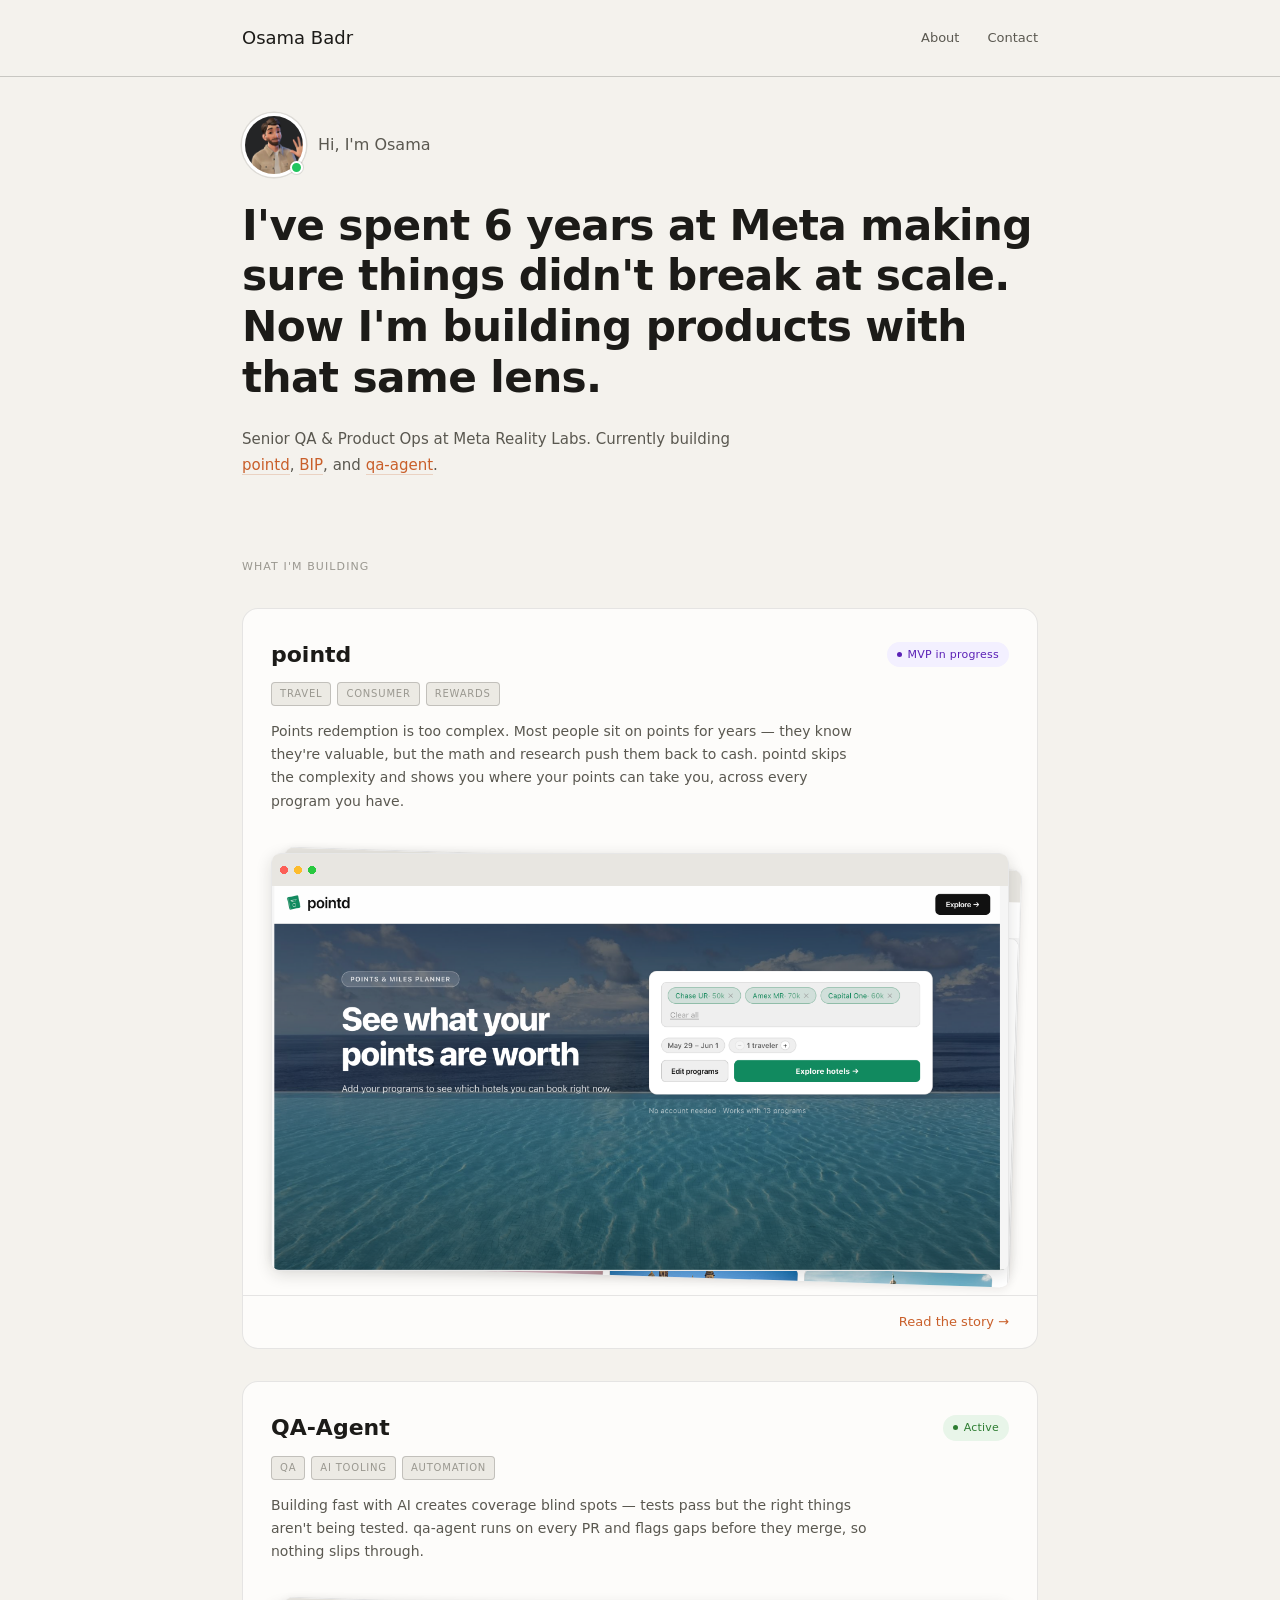
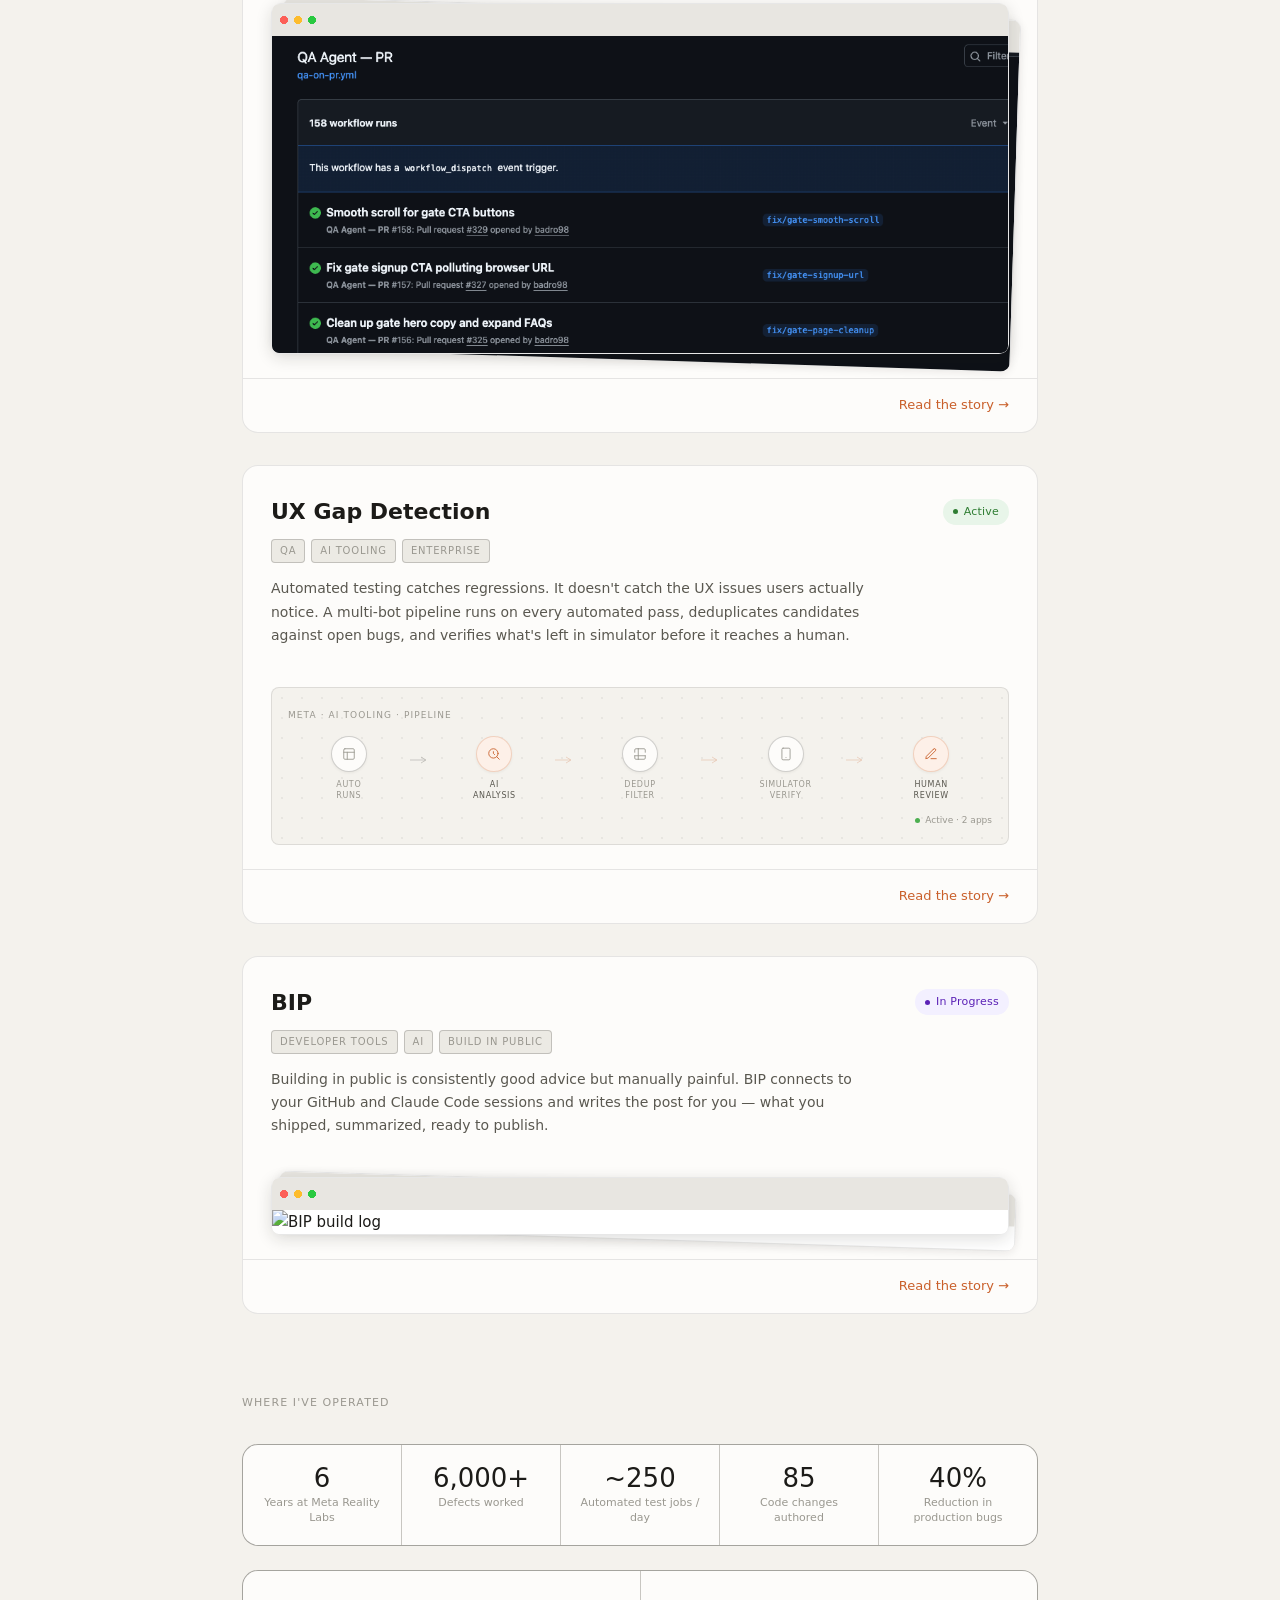
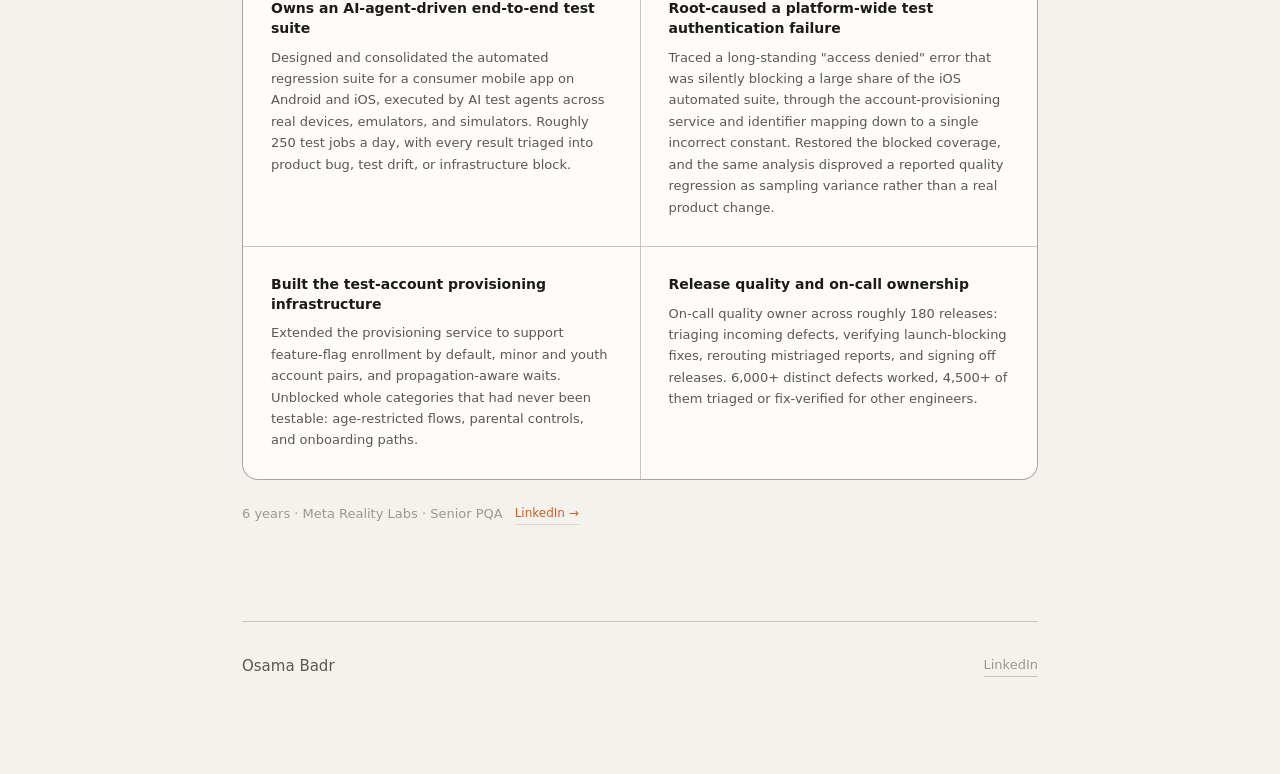
==== commit 58038f67: "Merge pull request #4 from badro98/feat/metrics-and-achievements-refresh Refresh Meta metrics and su" ====
--- a/index.html
+++ b/index.html
@@ -551,27 +551,27 @@
     <div class="section-label">Where I've operated</div>
     <div class="stat-strip">
       <div class="stat"><div class="stat-num">6</div><div class="stat-label">Years at Meta Reality Labs</div></div>
-      <div class="stat"><div class="stat-num">2,000+</div><div class="stat-label">Regression bugs verified</div></div>
-      <div class="stat"><div class="stat-num">500+</div><div class="stat-label">AI fix workstream bugs</div></div>
-      <div class="stat"><div class="stat-num">3,000+</div><div class="stat-label">Test cases managed</div></div>
-      <div class="stat"><div class="stat-num">10+</div><div class="stat-label">Product areas covered</div></div>
+      <div class="stat"><div class="stat-num">6,000+</div><div class="stat-label">Defects worked</div></div>
+      <div class="stat"><div class="stat-num">~250</div><div class="stat-label">Automated test jobs / day</div></div>
+      <div class="stat"><div class="stat-num">85</div><div class="stat-label">Code changes authored</div></div>
+      <div class="stat"><div class="stat-num">40%</div><div class="stat-label">Reduction in production bugs</div></div>
     </div>
     <div class="highlight-grid">
       <div class="highlight-block fade-up">
-        <strong>AI-driven bug fix pipeline</strong>
-        <p>Built and scaled an AI-led workstream that analyzed, triaged, and verified bug fixes across 500+ issues. Designed for repeatability, so the same review and scoring process could be handed to other teams without me in the loop.</p>
+        <strong>Owns an AI-agent-driven end-to-end test suite</strong>
+        <p>Designed and consolidated the automated regression suite for a consumer mobile app on Android and iOS, executed by AI test agents across real devices, emulators, and simulators. Roughly 250 test jobs a day, with every result triaged into product bug, test drift, or infrastructure block.</p>
       </div>
       <div class="highlight-block fade-up">
-        <strong>Golden Path program</strong>
-        <p>Drove quality signal across VR by designing a user journey program that generated 2,600+ survey responses, giving the org a consistent feedback loop across product areas.</p>
+        <strong>Root-caused a platform-wide test authentication failure</strong>
+        <p>Traced a long-standing "access denied" error that was silently blocking a large share of the iOS automated suite, through the account-provisioning service and identifier mapping down to a single incorrect constant. Restored the blocked coverage, and the same analysis disproved a reported quality regression as sampling variance rather than a real product change.</p>
       </div>
       <div class="highlight-block fade-up">
-        <strong>QA coverage systems</strong>
-        <p>Owned test coverage across 10+ product areas and 3,000+ test cases, including cross-platform and release readiness for VR/MR hardware launches.</p>
+        <strong>Built the test-account provisioning infrastructure</strong>
+        <p>Extended the provisioning service to support feature-flag enrollment by default, minor and youth account pairs, and propagation-aware waits. Unblocked whole categories that had never been testable: age-restricted flows, parental controls, and onboarding paths.</p>
       </div>
       <div class="highlight-block fade-up">
-        <strong>VR release readiness</strong>
-        <p>Managed oncall operations and release gate decisions for VR Engagement, including 490+ oncall-tagged bugs and cross-platform integration testing across hardware generations.</p>
+        <strong>Release quality and on-call ownership</strong>
+        <p>On-call quality owner across roughly 180 releases: triaging incoming defects, verifying launch-blocking fixes, rerouting mistriaged reports, and signing off releases. 6,000+ distinct defects worked, 4,500+ of them triaged or fix-verified for other engineers.</p>
       </div>
     </div>
     <div class="background-footer">
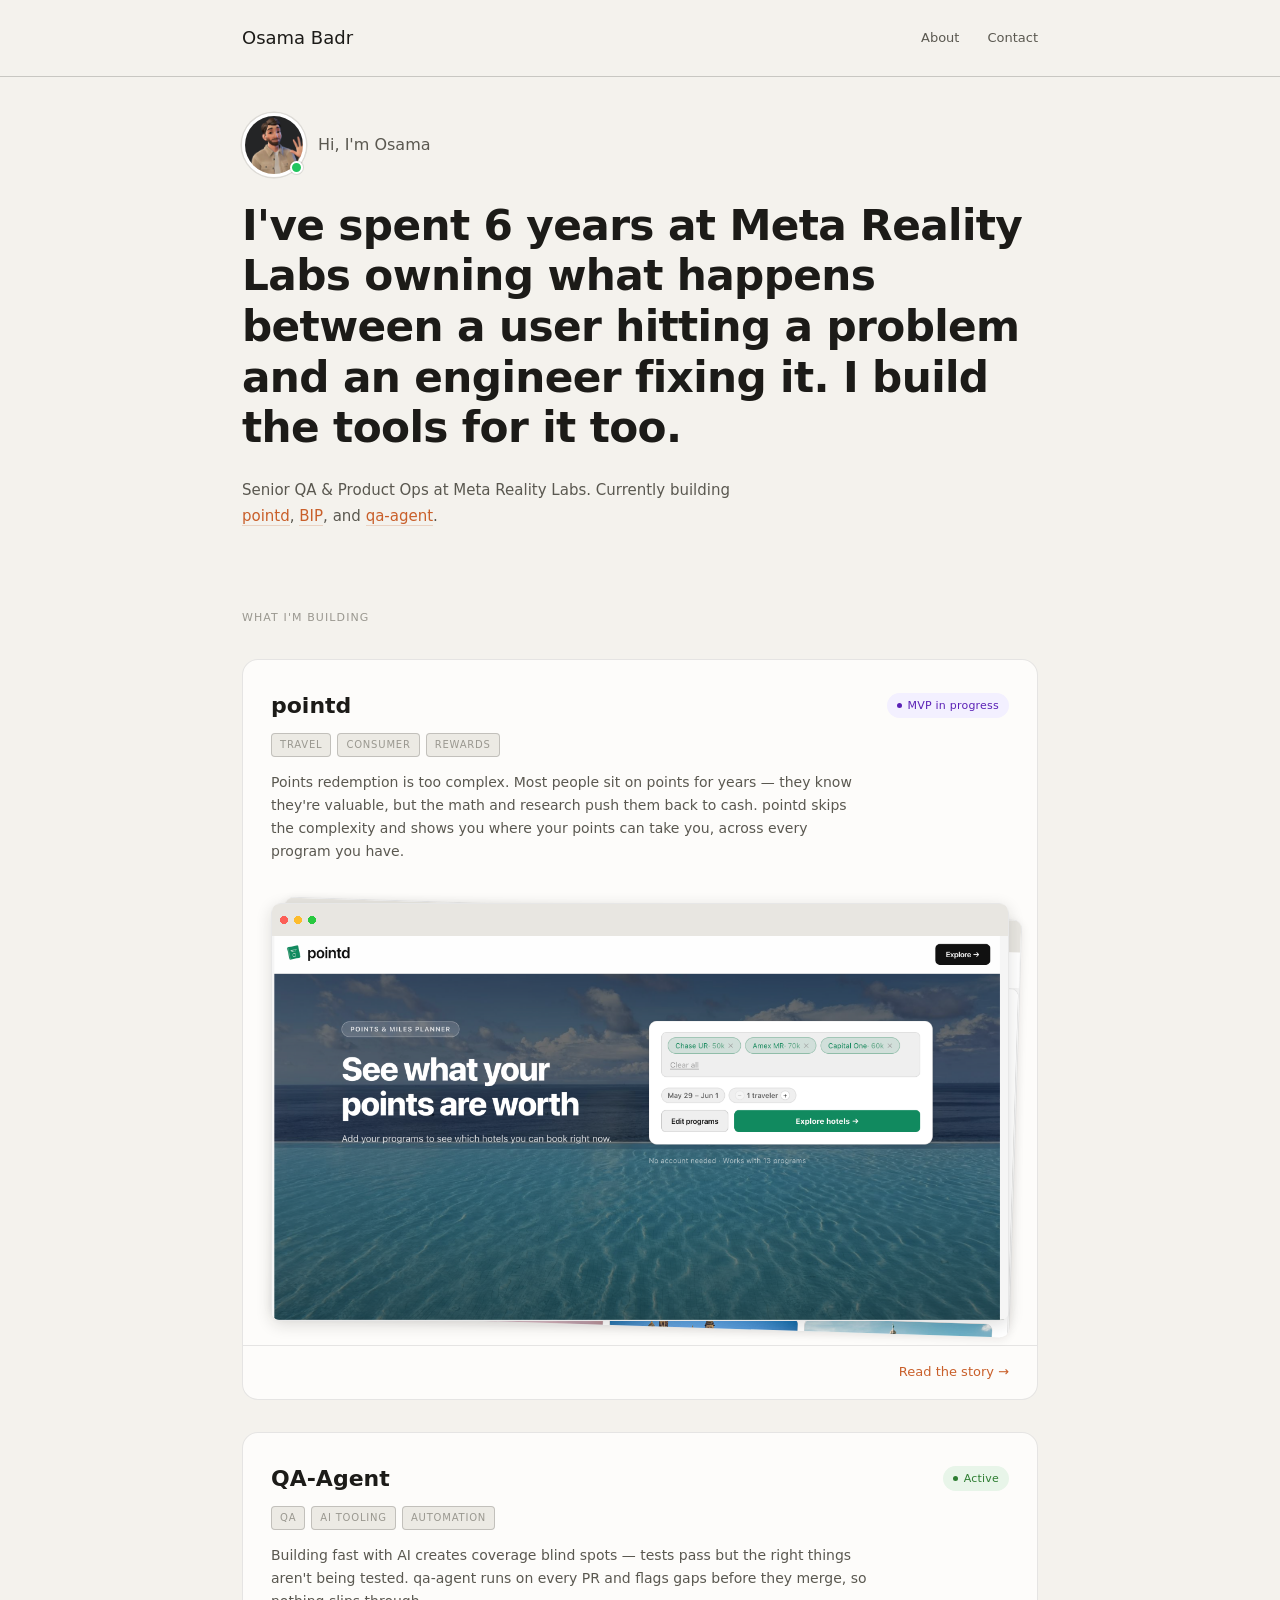
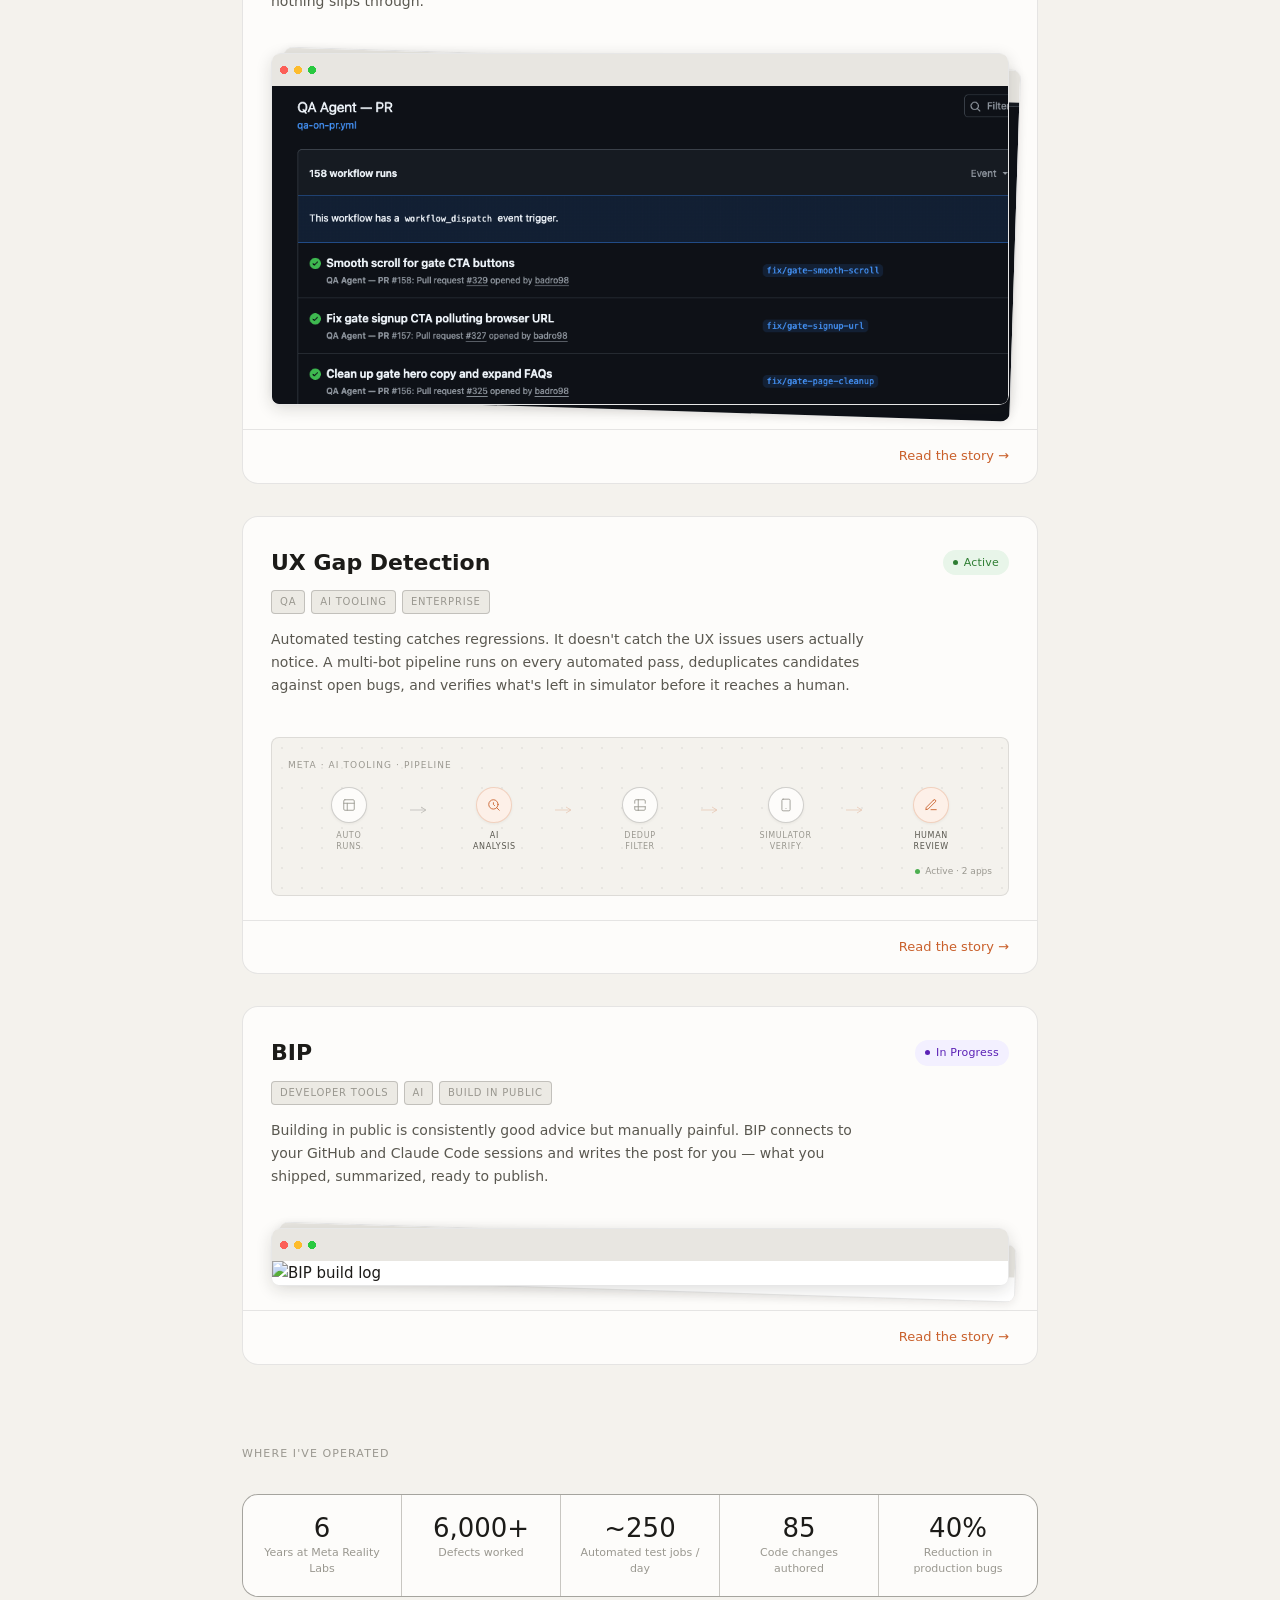
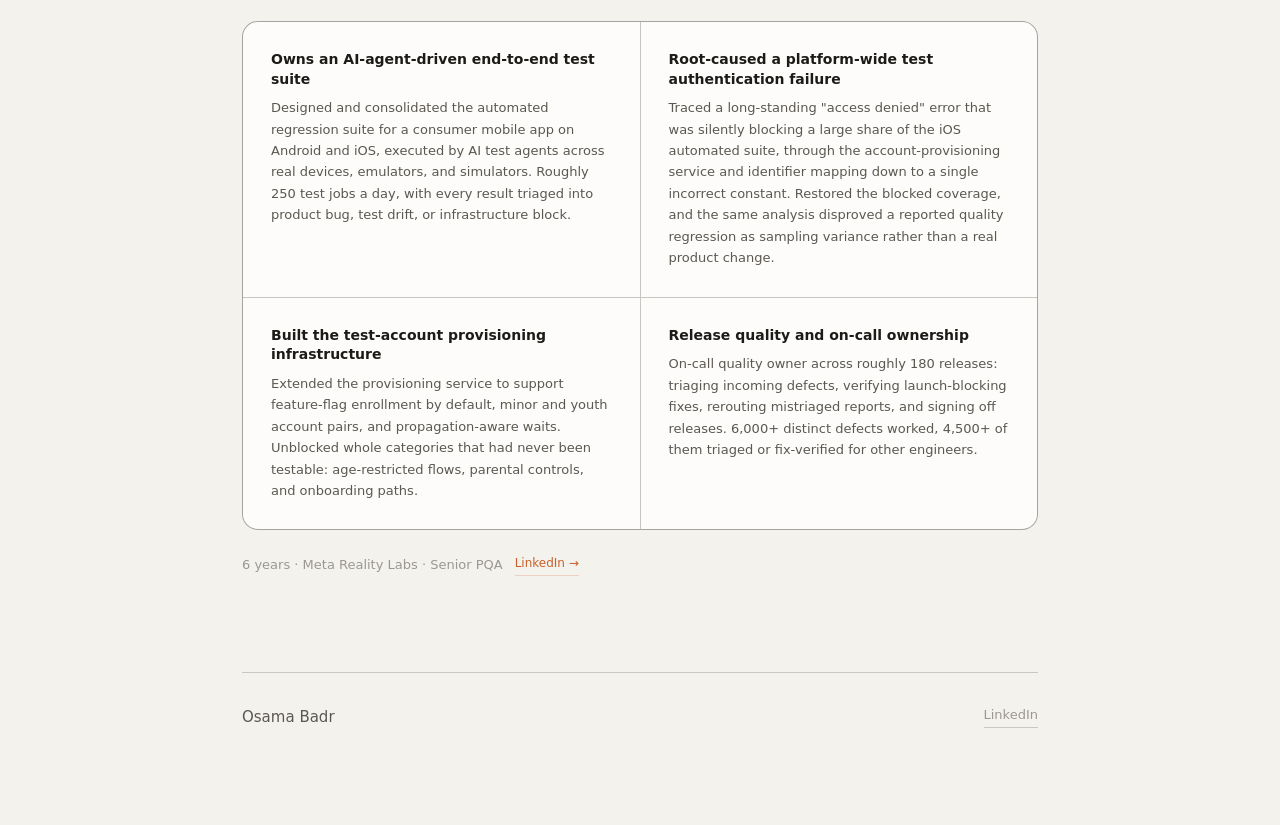
==== commit 7c8126e6: "Merge pull request #5 from badro98/feat/positioning-rewrite Reposition hero and "what I'm looking fo" ====
--- a/index.html
+++ b/index.html
@@ -380,7 +380,7 @@
       </div>
       <span class="hero-name">Hi, I'm Osama</span>
     </div>
-    <h1>I've spent 6 years at Meta making sure things didn't break at scale. Now I'm building products with that same lens.</h1>
+    <h1>I've spent 6 years at Meta Reality Labs owning what happens between a user hitting a problem and an engineer fixing it. I build the tools for it too.</h1>
     <p class="hero-sub">Senior QA &amp; Product Ops at Meta Reality Labs. Currently building <a href="projects/pointd.html" style="color:var(--accent);text-decoration:none;border-bottom:0.5px solid var(--accent-border)">pointd</a>, <a href="projects/bip.html" style="color:var(--accent);text-decoration:none;border-bottom:0.5px solid var(--accent-border)">BIP</a>, and <a href="projects/qa-agent.html" style="color:var(--accent);text-decoration:none;border-bottom:0.5px solid var(--accent-border)">qa-agent</a>.</p>
   </section>
 
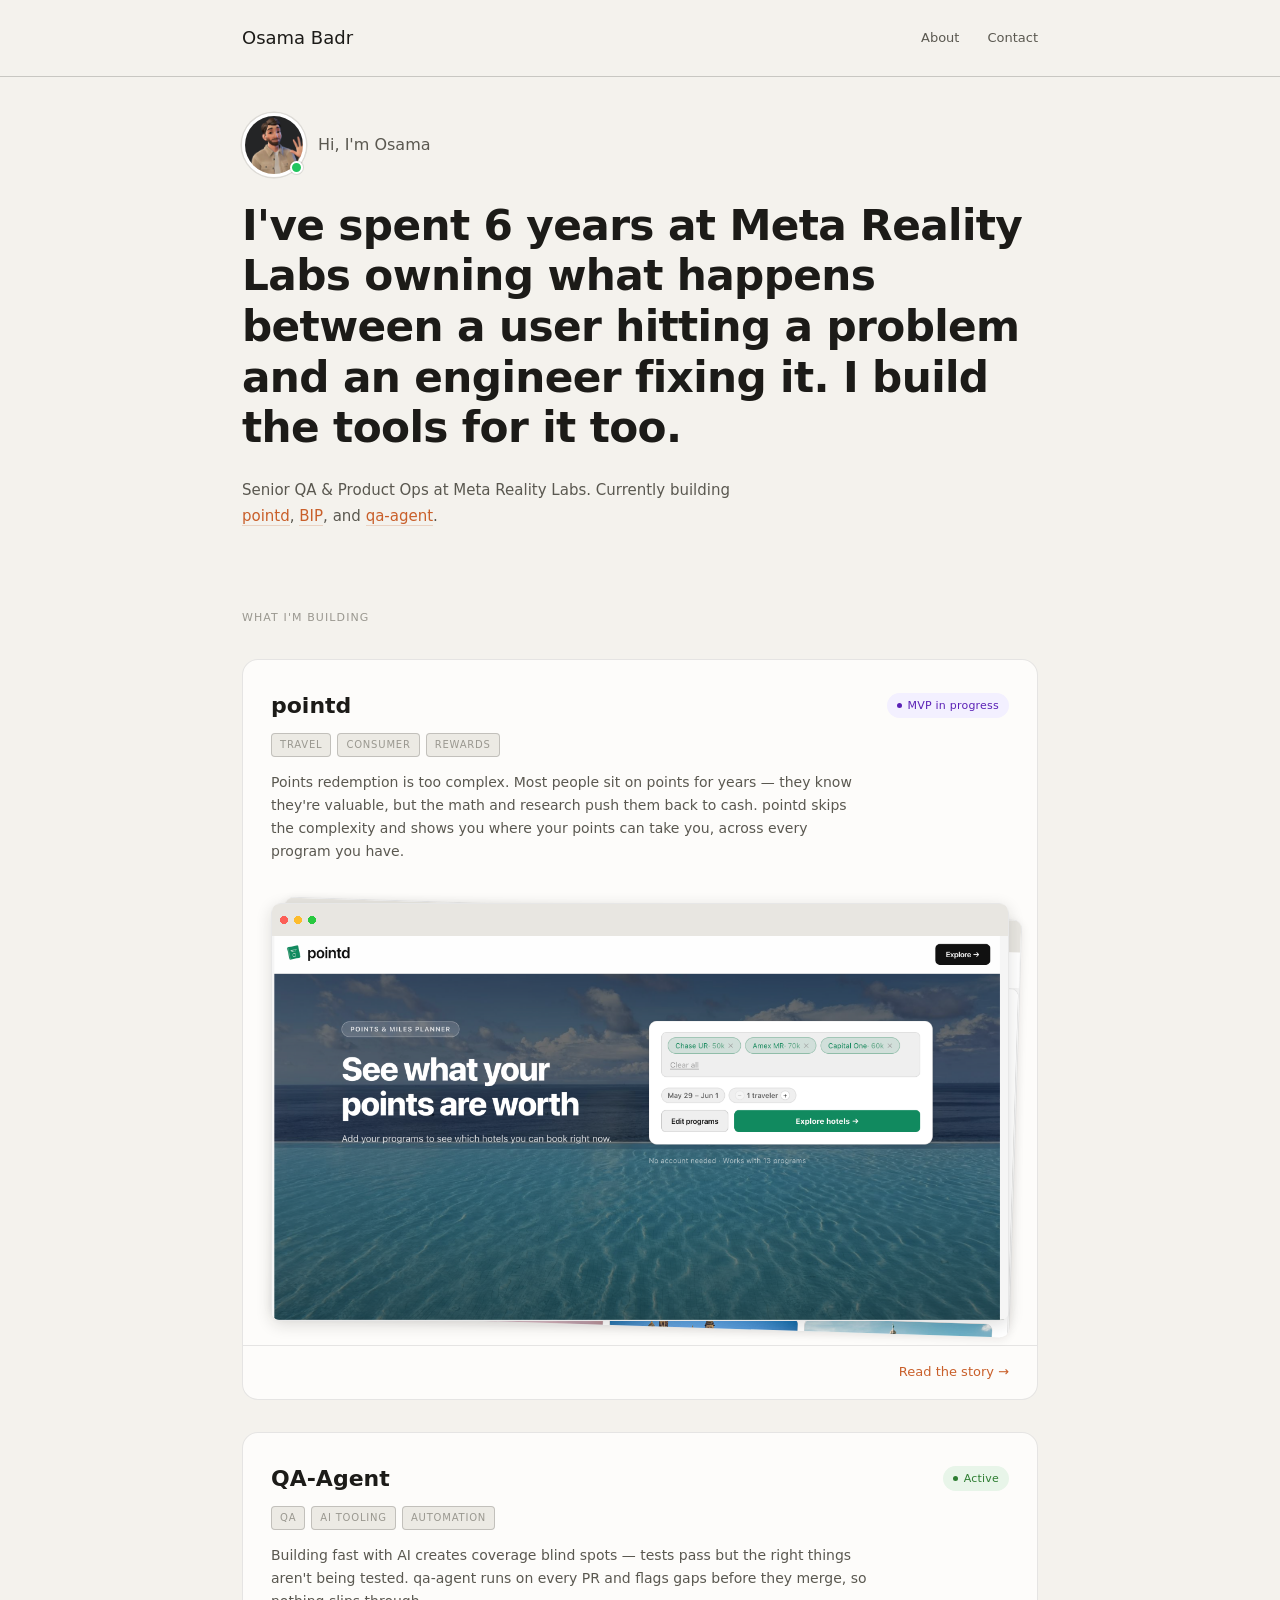
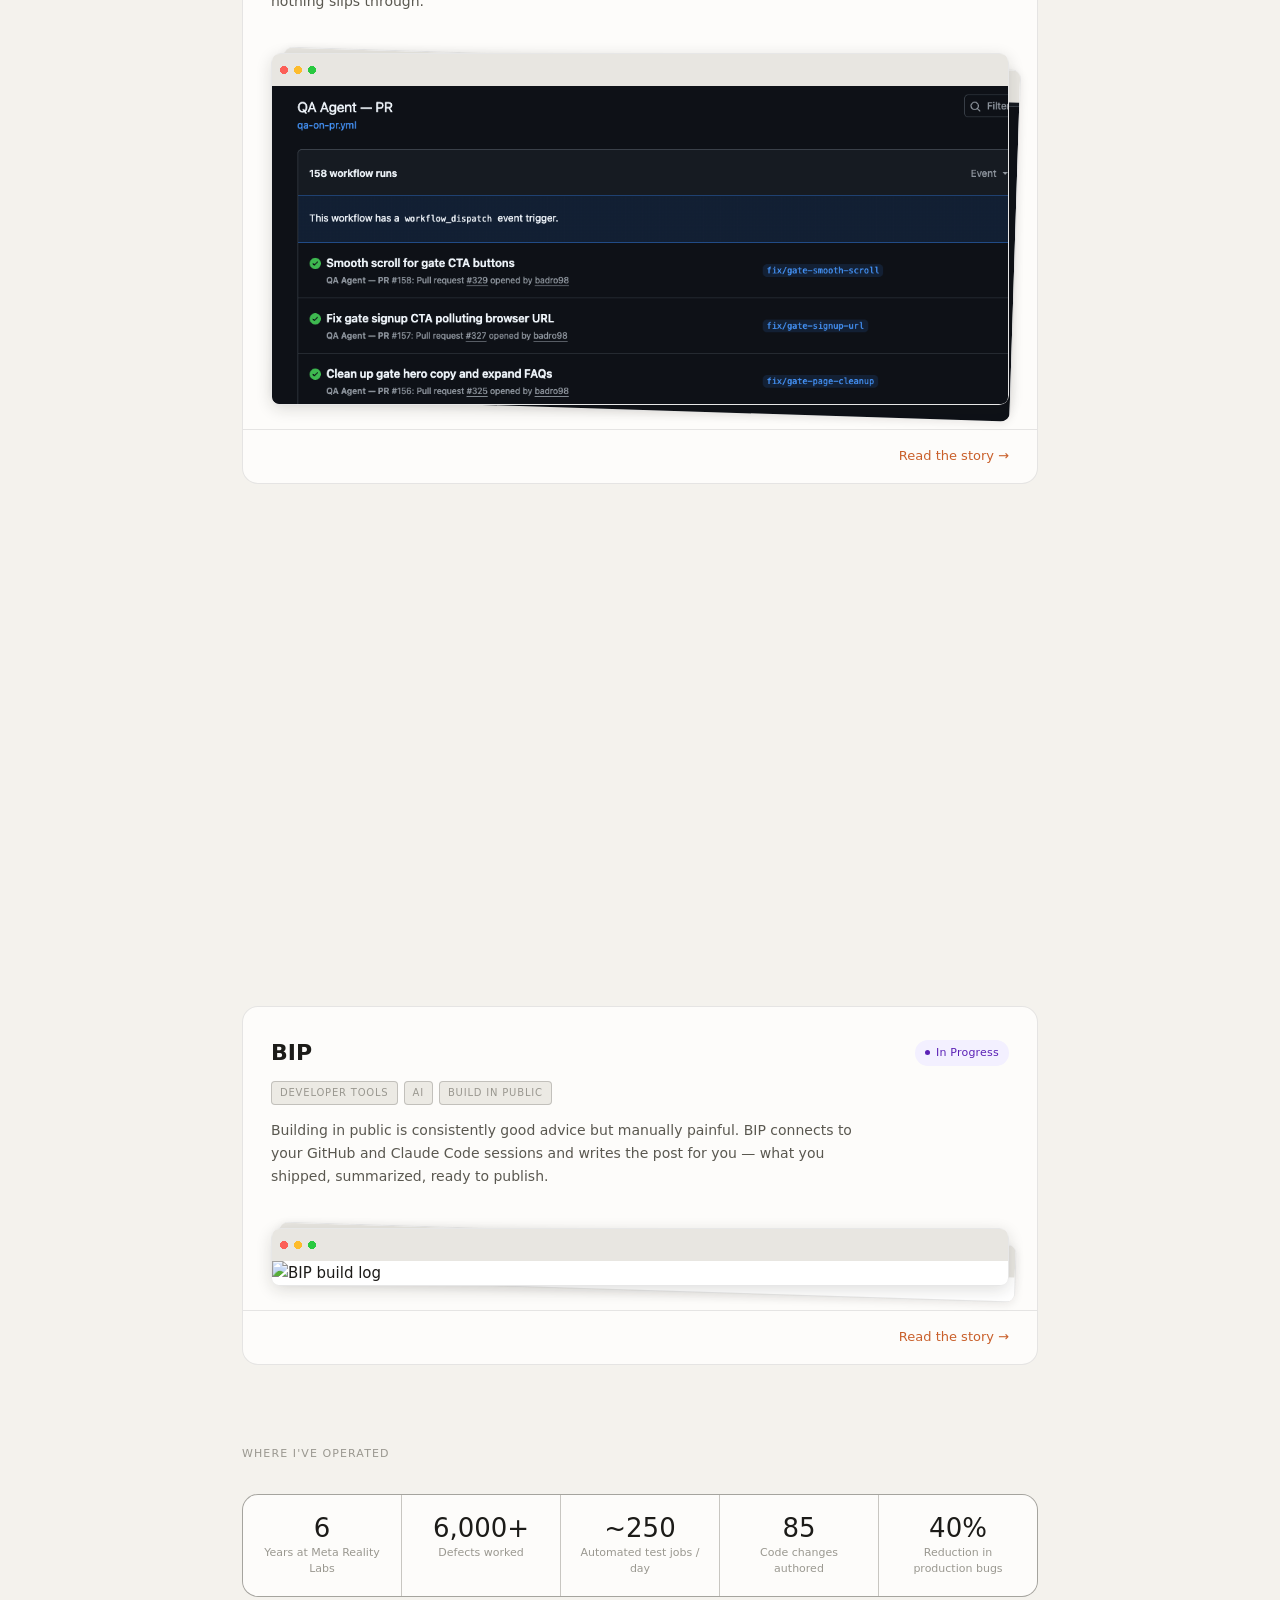
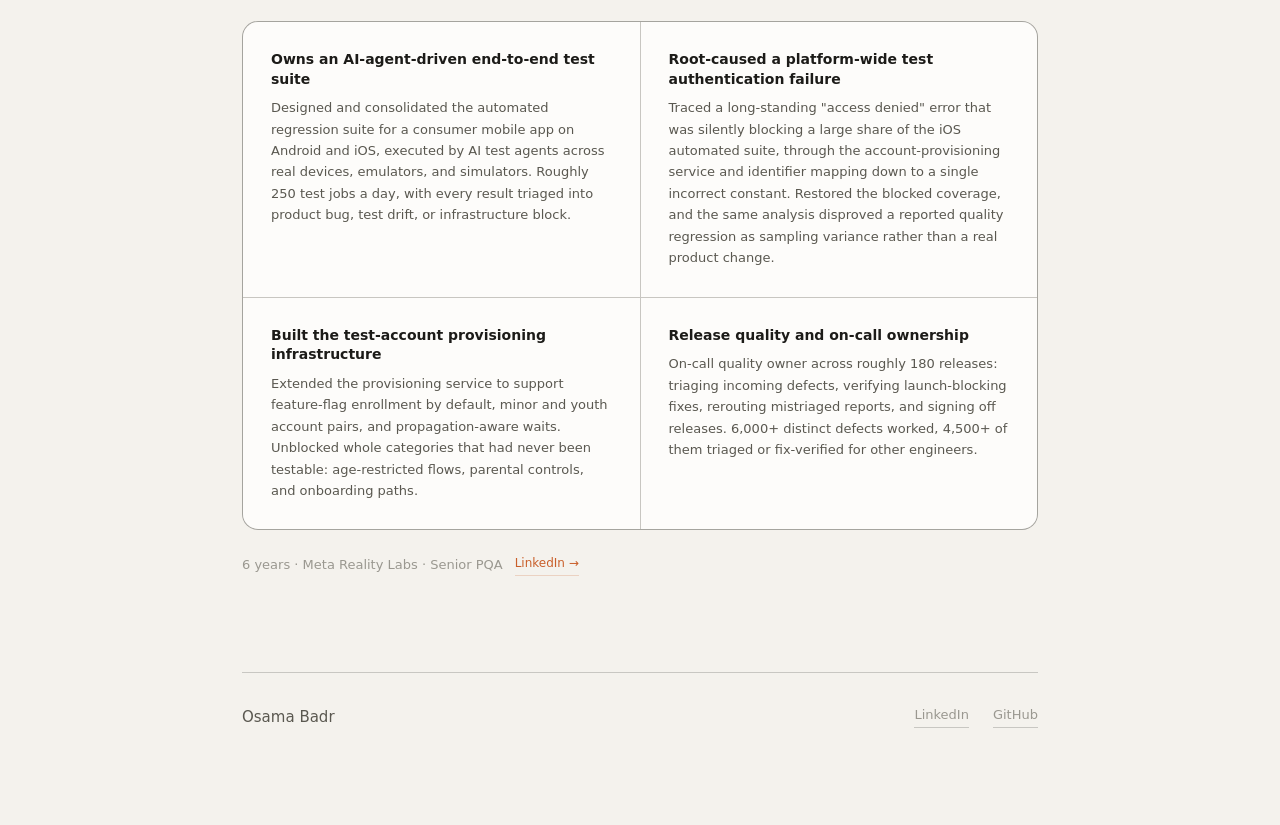
==== commit 09b483be: "Merge pull request #6 from badro98/feat/github-link Add GitHub link to every footer and the About he" ====
--- a/index.html
+++ b/index.html
@@ -584,6 +584,7 @@
     <span class="footer-name">Osama Badr</span>
     <div class="footer-links">
       <a href="https://linkedin.com/in/obadr" target="_blank" rel="noopener noreferrer">LinkedIn</a>
+      <a href="https://github.com/badro98" target="_blank" rel="noopener noreferrer">GitHub</a>
     </div>
   </footer>
 
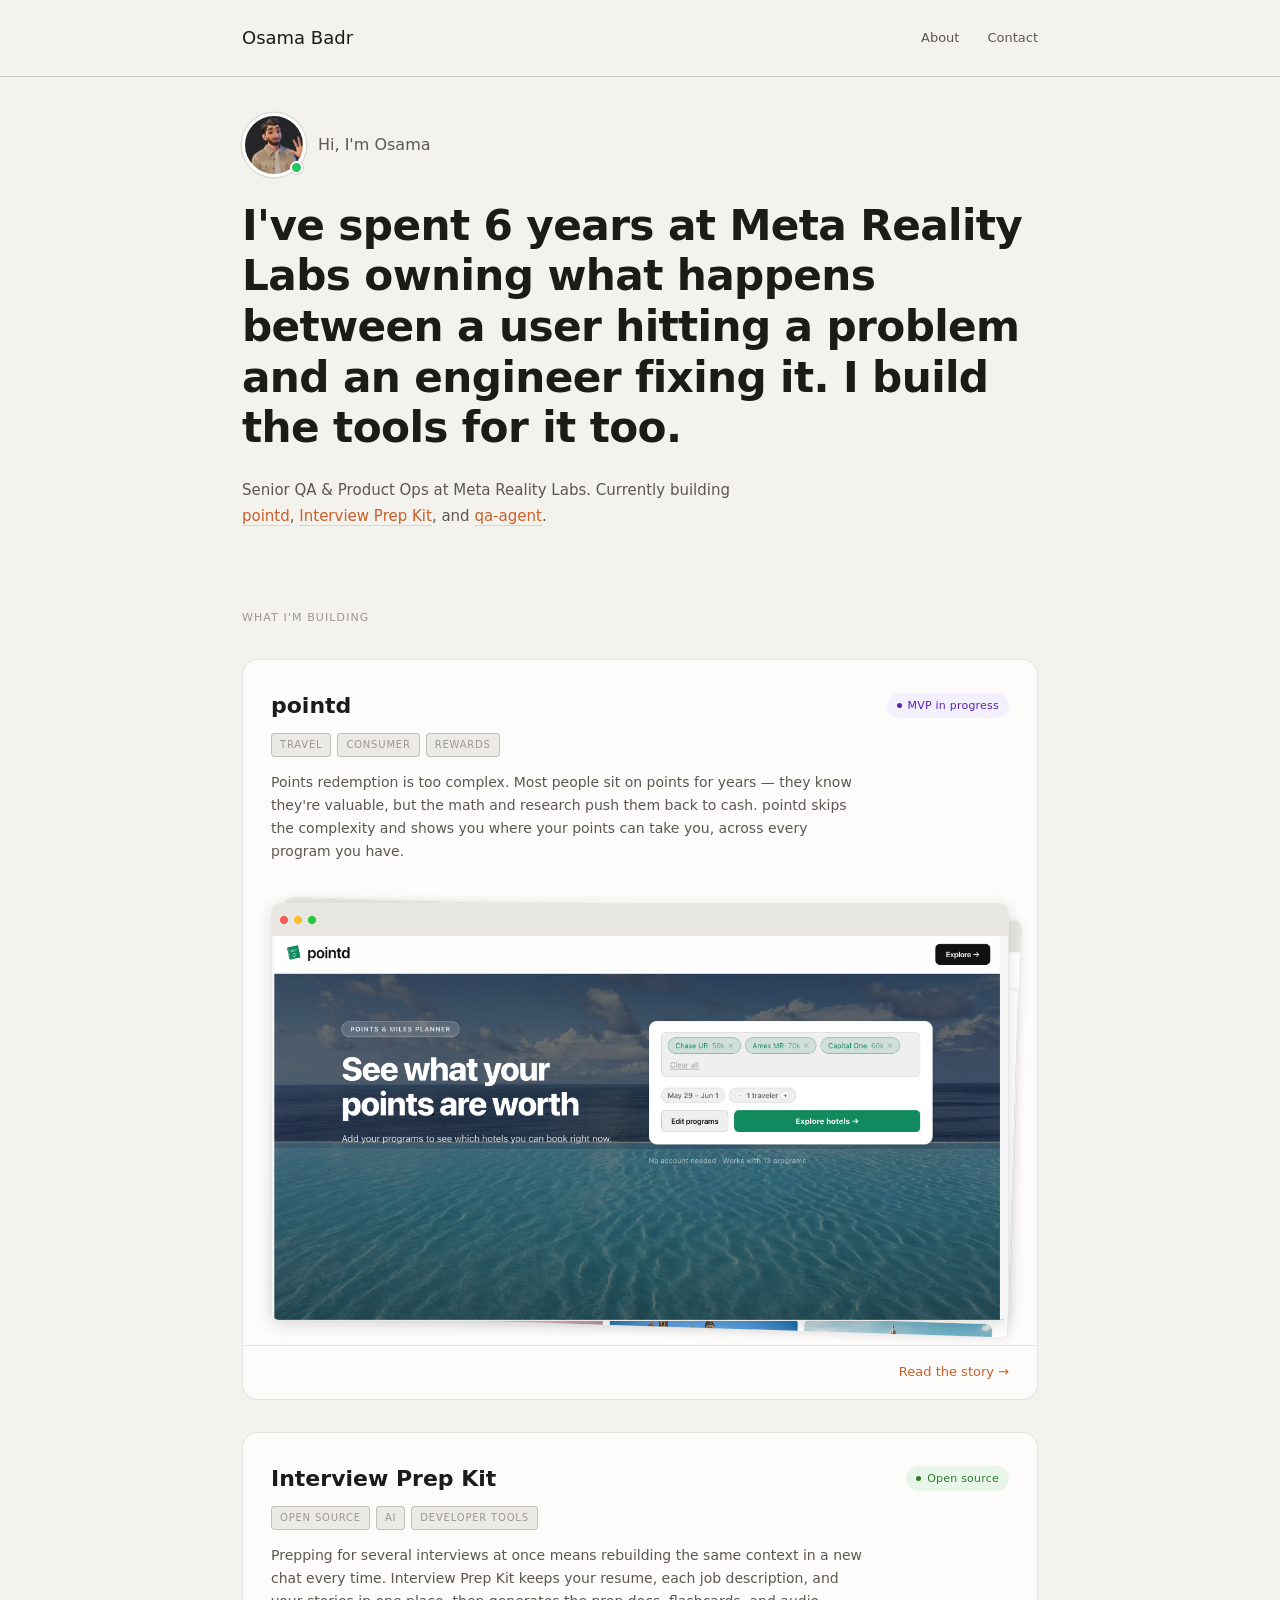
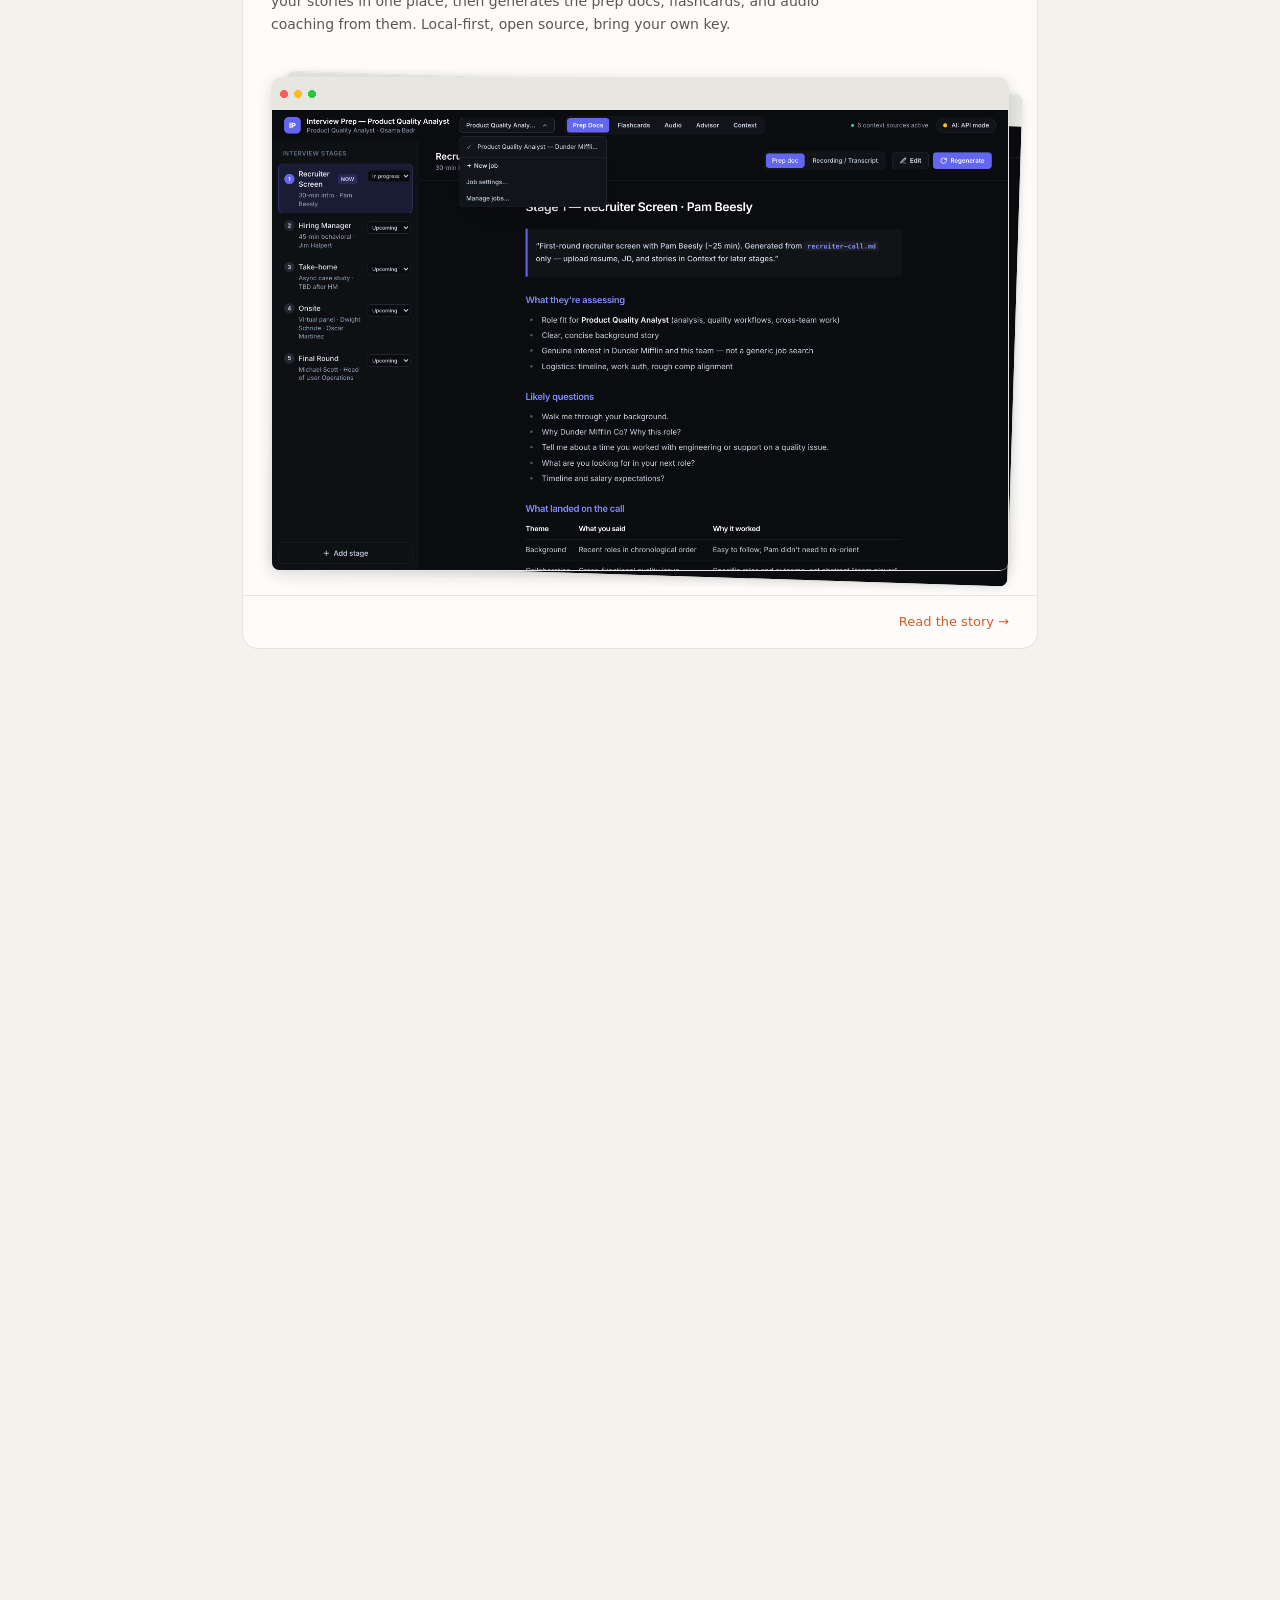
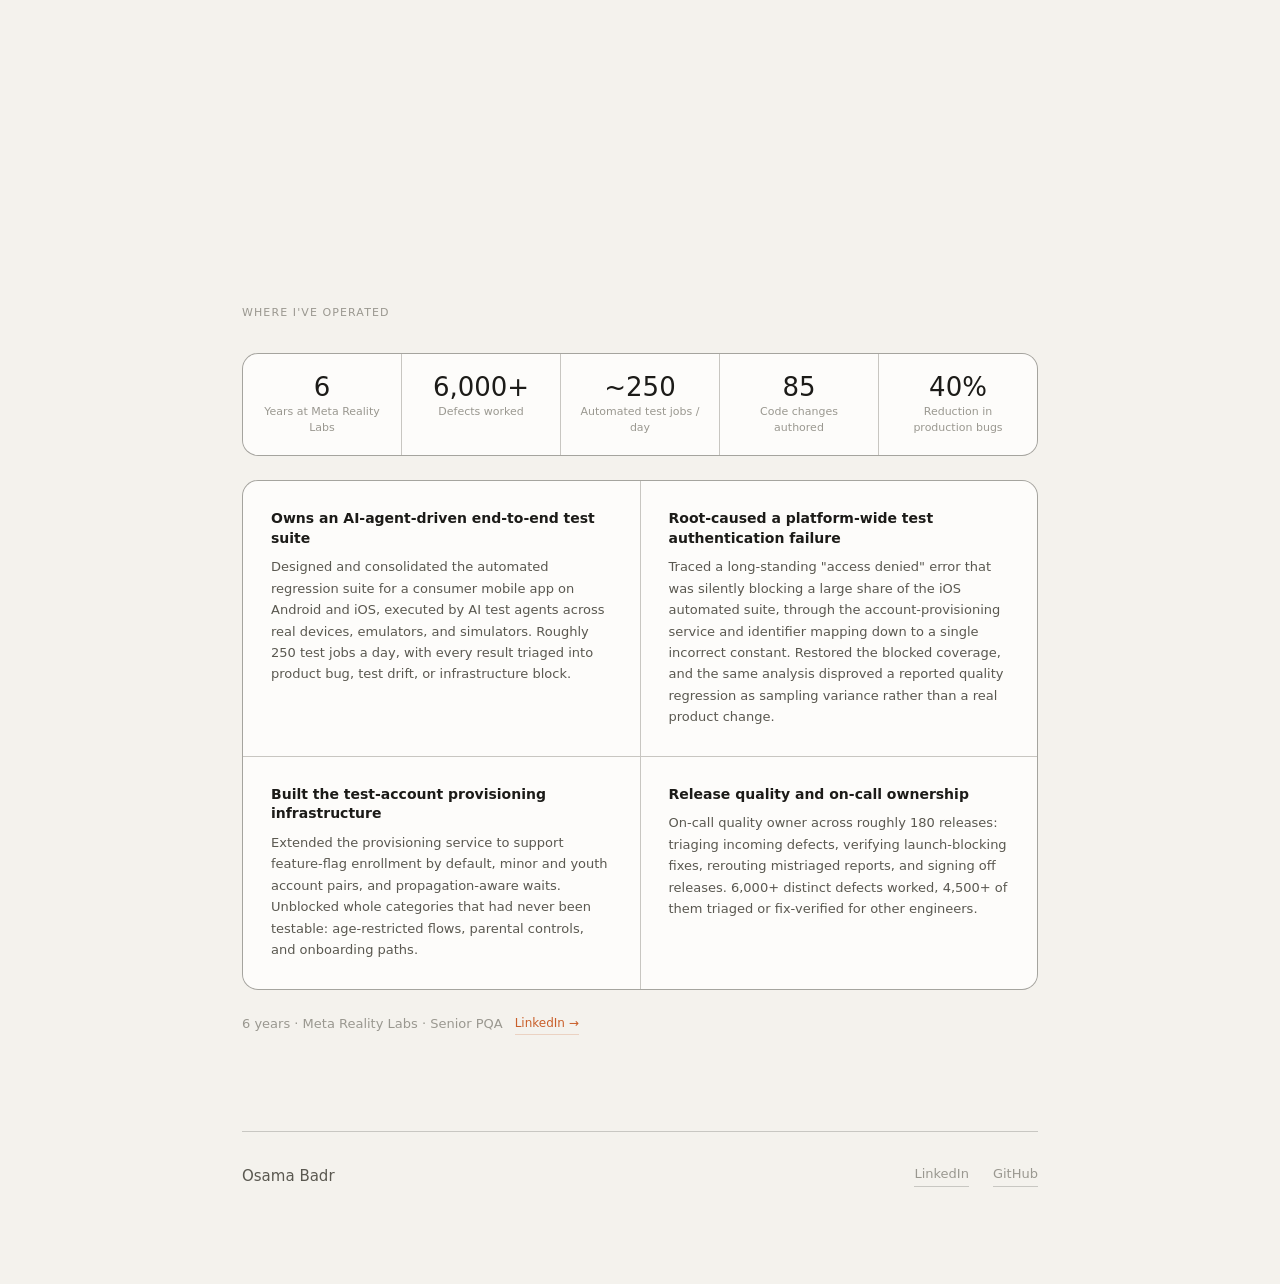
==== commit 671c2cea: "Merge pull request #7 from badro98/feat/interview-prep-kit-case-study Replace BIP with the Interview" ====
--- a/index.html
+++ b/index.html
@@ -4,12 +4,12 @@
 <meta charset="UTF-8">
 <meta name="viewport" content="width=device-width, initial-scale=1.0">
 <title>Osama Badr</title>
-<meta name="description" content="Senior QA & Product Ops at Meta Reality Labs, now building products with that same lens. Work on pointd, BIP, and QA-Agent.">
+<meta name="description" content="Senior QA & Product Ops at Meta Reality Labs. I own what happens between a user hitting a problem and an engineer fixing it, and build the tools for it. Work on pointd, Interview Prep Kit, and QA-Agent.">
 <!-- Open Graph -->
 <meta property="og:type" content="website">
 <meta property="og:site_name" content="Osama Badr">
 <meta property="og:title" content="Osama Badr | Portfolio">
-<meta property="og:description" content="Senior QA & Product Ops at Meta Reality Labs, now building products with that same lens. Work on pointd, BIP, and QA-Agent.">
+<meta property="og:description" content="Senior QA & Product Ops at Meta Reality Labs. I own what happens between a user hitting a problem and an engineer fixing it, and build the tools for it. Work on pointd, Interview Prep Kit, and QA-Agent.">
 <meta property="og:url" content="https://osamabadr-portfolio.pages.dev/">
 <meta property="og:image" content="https://osamabadr-portfolio.pages.dev/assets/og-image.png">
 <meta property="og:image:width" content="2400">
@@ -17,7 +17,7 @@
 <!-- Twitter -->
 <meta name="twitter:card" content="summary_large_image">
 <meta name="twitter:title" content="Osama Badr | Portfolio">
-<meta name="twitter:description" content="Senior QA & Product Ops at Meta Reality Labs, now building products with that same lens.">
+<meta name="twitter:description" content="Senior QA & Product Ops at Meta Reality Labs. I own what happens between a user hitting a problem and an engineer fixing it.">
 <meta name="twitter:image" content="https://osamabadr-portfolio.pages.dev/assets/og-image.png">
 <link rel="preconnect" href="https://api.fontshare.com">
 <link rel="preconnect" href="https://cdn.fontshare.com" crossorigin>
@@ -381,7 +381,7 @@
       <span class="hero-name">Hi, I'm Osama</span>
     </div>
     <h1>I've spent 6 years at Meta Reality Labs owning what happens between a user hitting a problem and an engineer fixing it. I build the tools for it too.</h1>
-    <p class="hero-sub">Senior QA &amp; Product Ops at Meta Reality Labs. Currently building <a href="projects/pointd.html" style="color:var(--accent);text-decoration:none;border-bottom:0.5px solid var(--accent-border)">pointd</a>, <a href="projects/bip.html" style="color:var(--accent);text-decoration:none;border-bottom:0.5px solid var(--accent-border)">BIP</a>, and <a href="projects/qa-agent.html" style="color:var(--accent);text-decoration:none;border-bottom:0.5px solid var(--accent-border)">qa-agent</a>.</p>
+    <p class="hero-sub">Senior QA &amp; Product Ops at Meta Reality Labs. Currently building <a href="projects/pointd.html" style="color:var(--accent);text-decoration:none;border-bottom:0.5px solid var(--accent-border)">pointd</a>, <a href="projects/interview-prep-kit.html" style="color:var(--accent);text-decoration:none;border-bottom:0.5px solid var(--accent-border)">Interview Prep Kit</a>, and <a href="projects/qa-agent.html" style="color:var(--accent);text-decoration:none;border-bottom:0.5px solid var(--accent-border)">qa-agent</a>.</p>
   </section>
 
   <!-- Projects -->
@@ -410,6 +410,35 @@
             </div>
             <div class="deck-card dc1">
               <div class="browser-frame"><img src="assets/screenshots/pointd-programs.png" alt="pointd program entry" loading="lazy"></div>
+            </div>
+          </div>
+        </div>
+        <div class="proj-card-footer">
+          <span class="proj-card-link">Read the story →</span>
+        </div>
+      </a>
+
+      <!-- Interview Prep Kit -->
+      <a class="proj-card fade-up" href="projects/interview-prep-kit.html">
+        <div class="proj-card-body">
+          <div class="proj-card-top">
+            <span class="proj-name">Interview Prep Kit</span>
+            <span class="status-badge active">Open source</span>
+          </div>
+          <div class="case-pills" style="margin-top:8px;margin-bottom:14px;">
+            <span class="case-pill">Open Source</span>
+            <span class="case-pill">AI</span>
+            <span class="case-pill">Developer Tools</span>
+          </div>
+          <p class="proj-problem">Prepping for several interviews at once means rebuilding the same context in a new chat every time. Interview Prep Kit keeps your resume, each job description, and your stories in one place, then generates the prep docs, flashcards, and audio coaching from them. Local-first, open source, bring your own key.</p>
+        </div>
+        <div class="deck-wrap">
+          <div class="deck">
+            <div class="deck-card dc2">
+              <div class="browser-frame"><img src="assets/screenshots/ipk-flashcards.png" alt="Interview Prep Kit flashcard deck" loading="lazy"></div>
+            </div>
+            <div class="deck-card dc1">
+              <div class="browser-frame"><img src="assets/screenshots/ipk-prep-docs.png" alt="Interview Prep Kit prep docs" loading="lazy"></div>
             </div>
           </div>
         </div>
@@ -508,35 +537,6 @@
             </div>
           </div>
           <div class="diag-status">Active · 2 apps</div>
-        </div>
-        <div class="proj-card-footer">
-          <span class="proj-card-link">Read the story →</span>
-        </div>
-      </a>
-
-      <!-- BIP -->
-      <a class="proj-card fade-up" href="projects/bip.html">
-        <div class="proj-card-body">
-          <div class="proj-card-top">
-            <span class="proj-name">BIP</span>
-            <span class="status-badge in-progress">In Progress</span>
-          </div>
-          <div class="case-pills" style="margin-top:8px;margin-bottom:14px;">
-            <span class="case-pill">Developer Tools</span>
-            <span class="case-pill">AI</span>
-            <span class="case-pill">Build in Public</span>
-          </div>
-          <p class="proj-problem">Building in public is consistently good advice but manually painful. BIP connects to your GitHub and Claude Code sessions and writes the post for you — what you shipped, summarized, ready to publish.</p>
-        </div>
-        <div class="deck-wrap">
-          <div class="deck">
-            <div class="deck-card dc2">
-              <div class="browser-frame"><img src="assets/screenshots/bip-profile.png" alt="BIP public profile" loading="lazy"></div>
-            </div>
-            <div class="deck-card dc1">
-              <div class="browser-frame"><img src="assets/screenshots/bip-buildlog.png" alt="BIP build log" loading="lazy"></div>
-            </div>
-          </div>
         </div>
         <div class="proj-card-footer">
           <span class="proj-card-link">Read the story →</span>
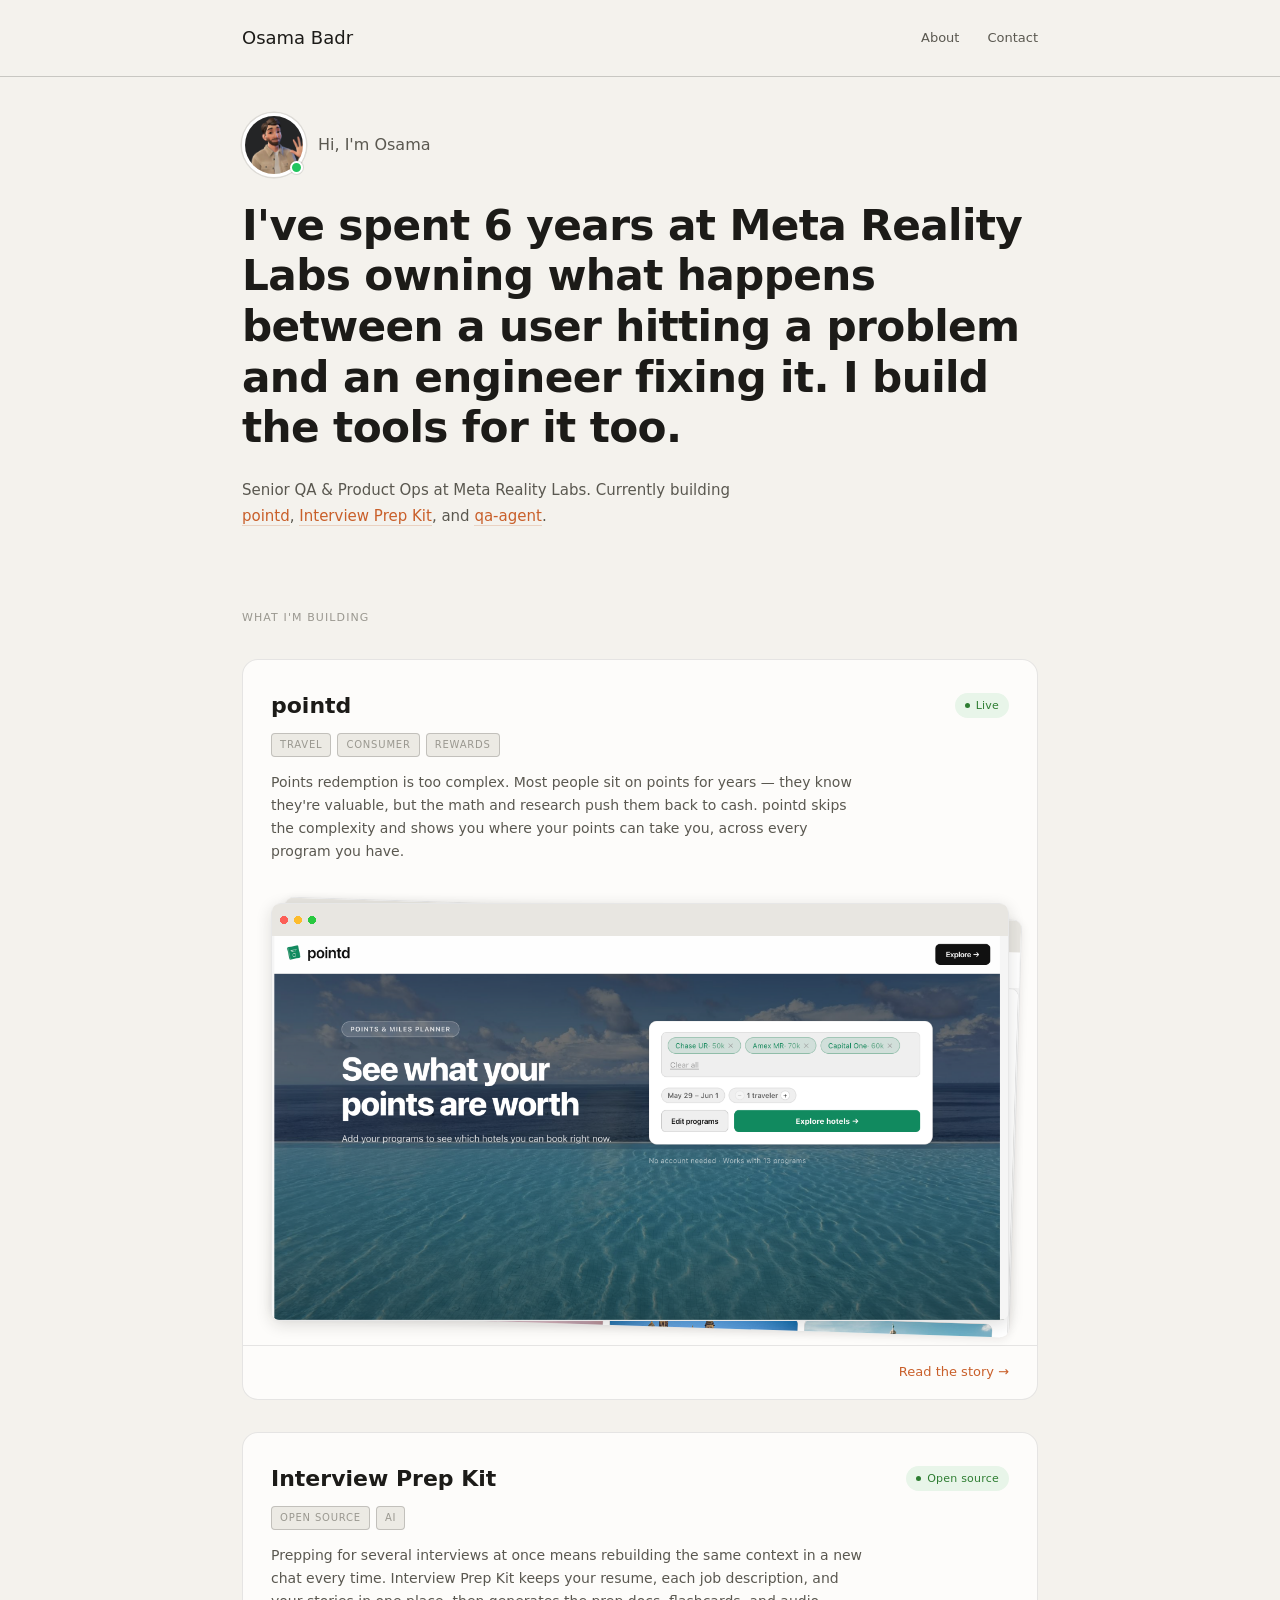
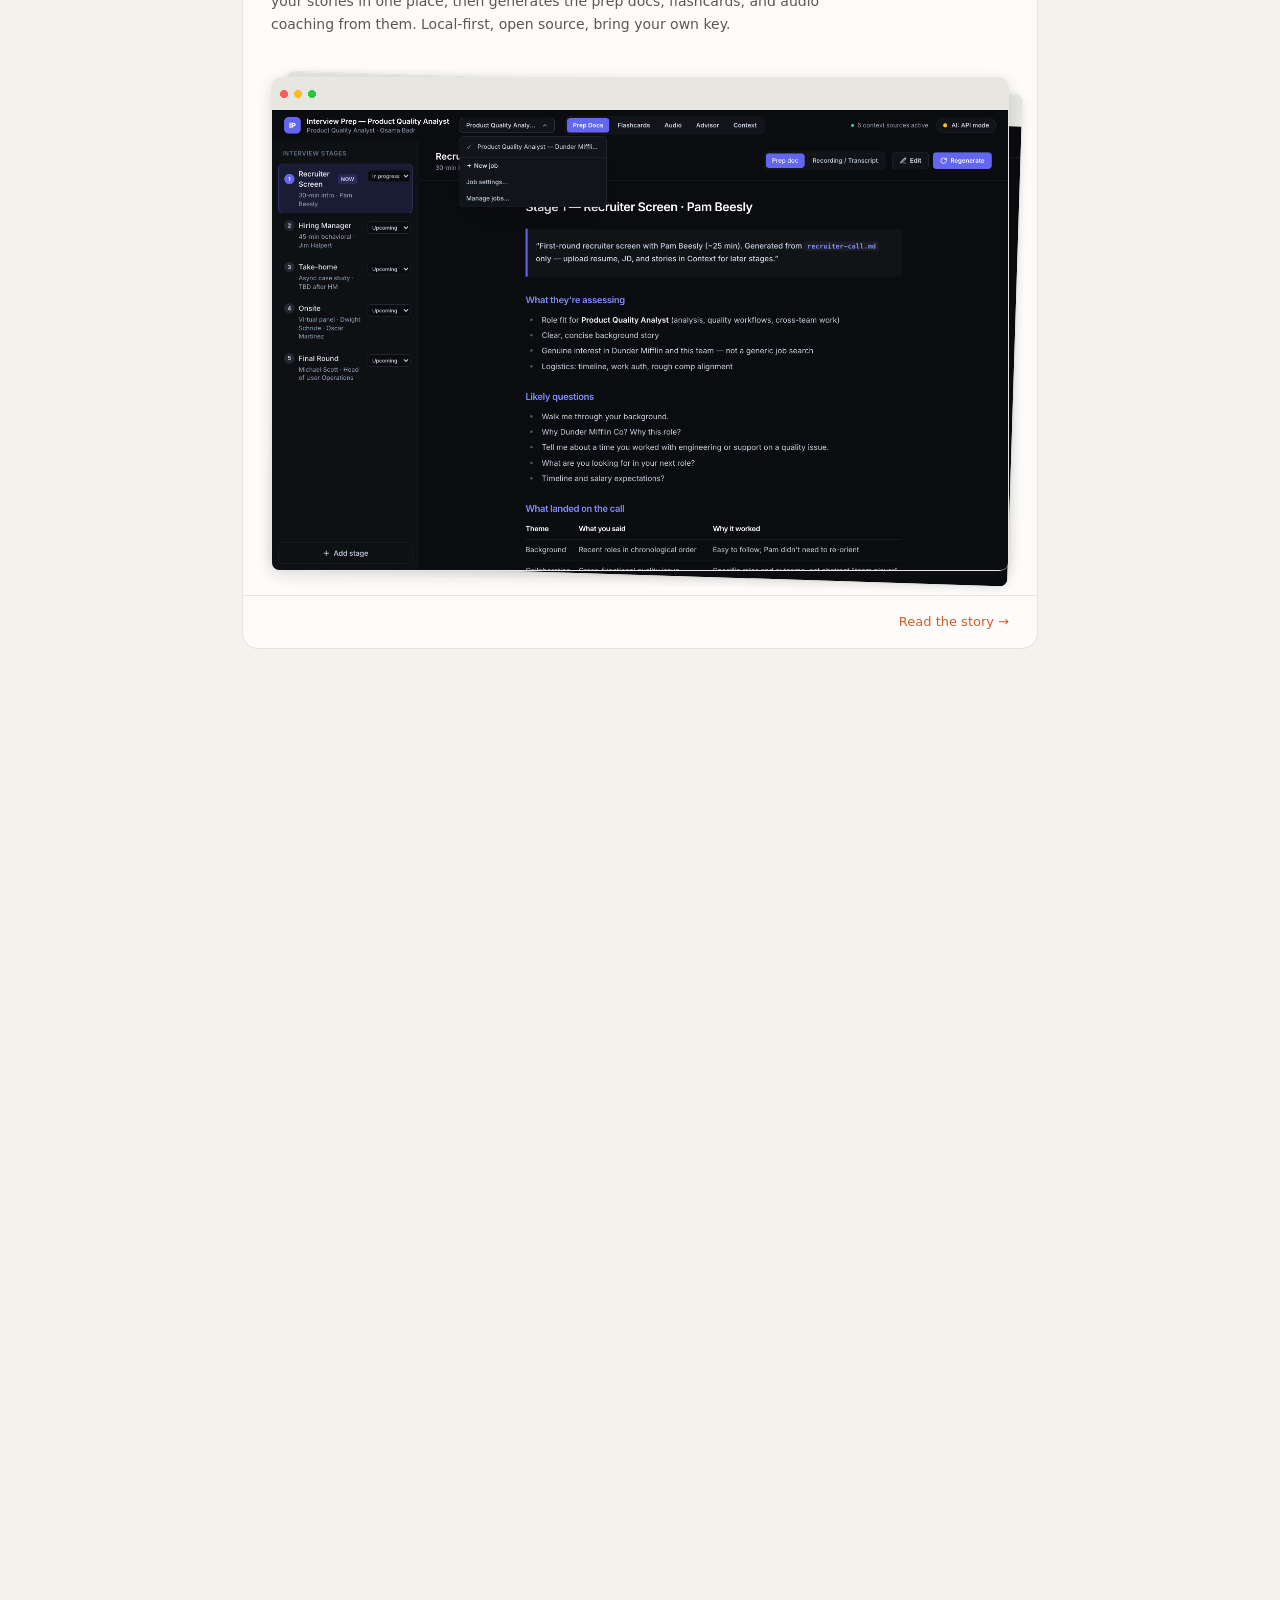
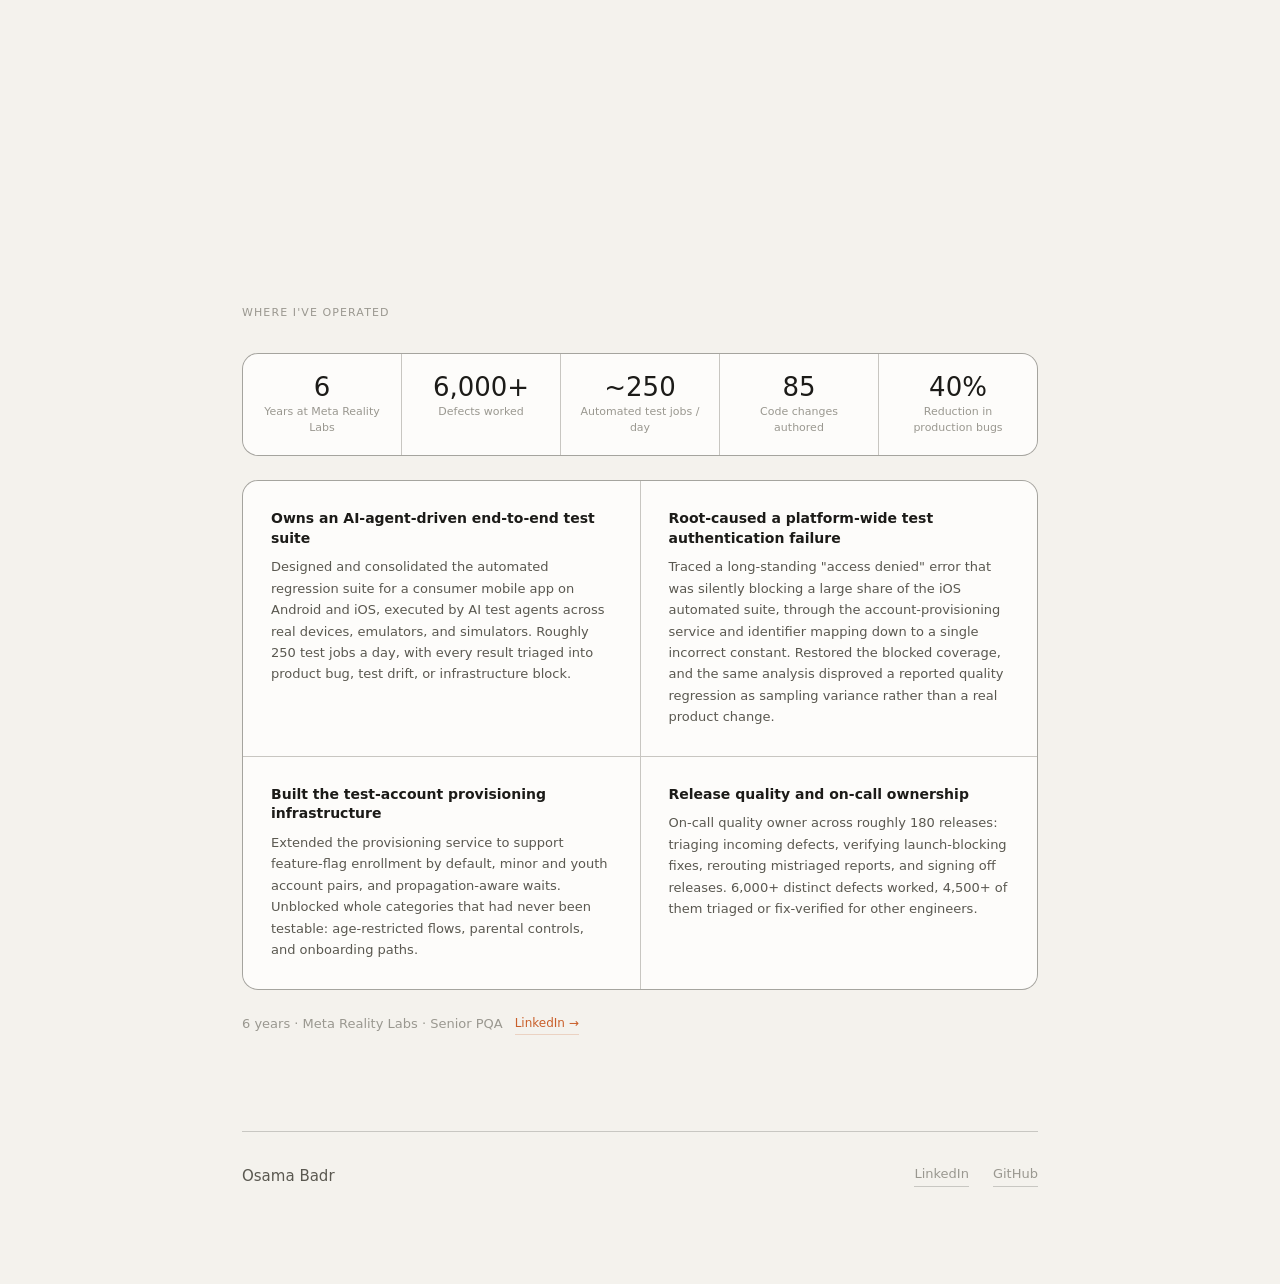
==== commit 0297c9a0: "Mark pointd as Live and drop the Developer Tools chip from Interview Prep Kit pointd's status badge " ====
--- a/index.html
+++ b/index.html
@@ -394,7 +394,7 @@
         <div class="proj-card-body">
           <div class="proj-card-top">
             <span class="proj-name">pointd</span>
-            <span class="status-badge in-progress">MVP in progress</span>
+            <span class="status-badge active">Live</span>
           </div>
           <div class="case-pills" style="margin-top:8px;margin-bottom:14px;">
             <span class="case-pill">Travel</span>
@@ -428,7 +428,6 @@
           <div class="case-pills" style="margin-top:8px;margin-bottom:14px;">
             <span class="case-pill">Open Source</span>
             <span class="case-pill">AI</span>
-            <span class="case-pill">Developer Tools</span>
           </div>
           <p class="proj-problem">Prepping for several interviews at once means rebuilding the same context in a new chat every time. Interview Prep Kit keeps your resume, each job description, and your stories in one place, then generates the prep docs, flashcards, and audio coaching from them. Local-first, open source, bring your own key.</p>
         </div>
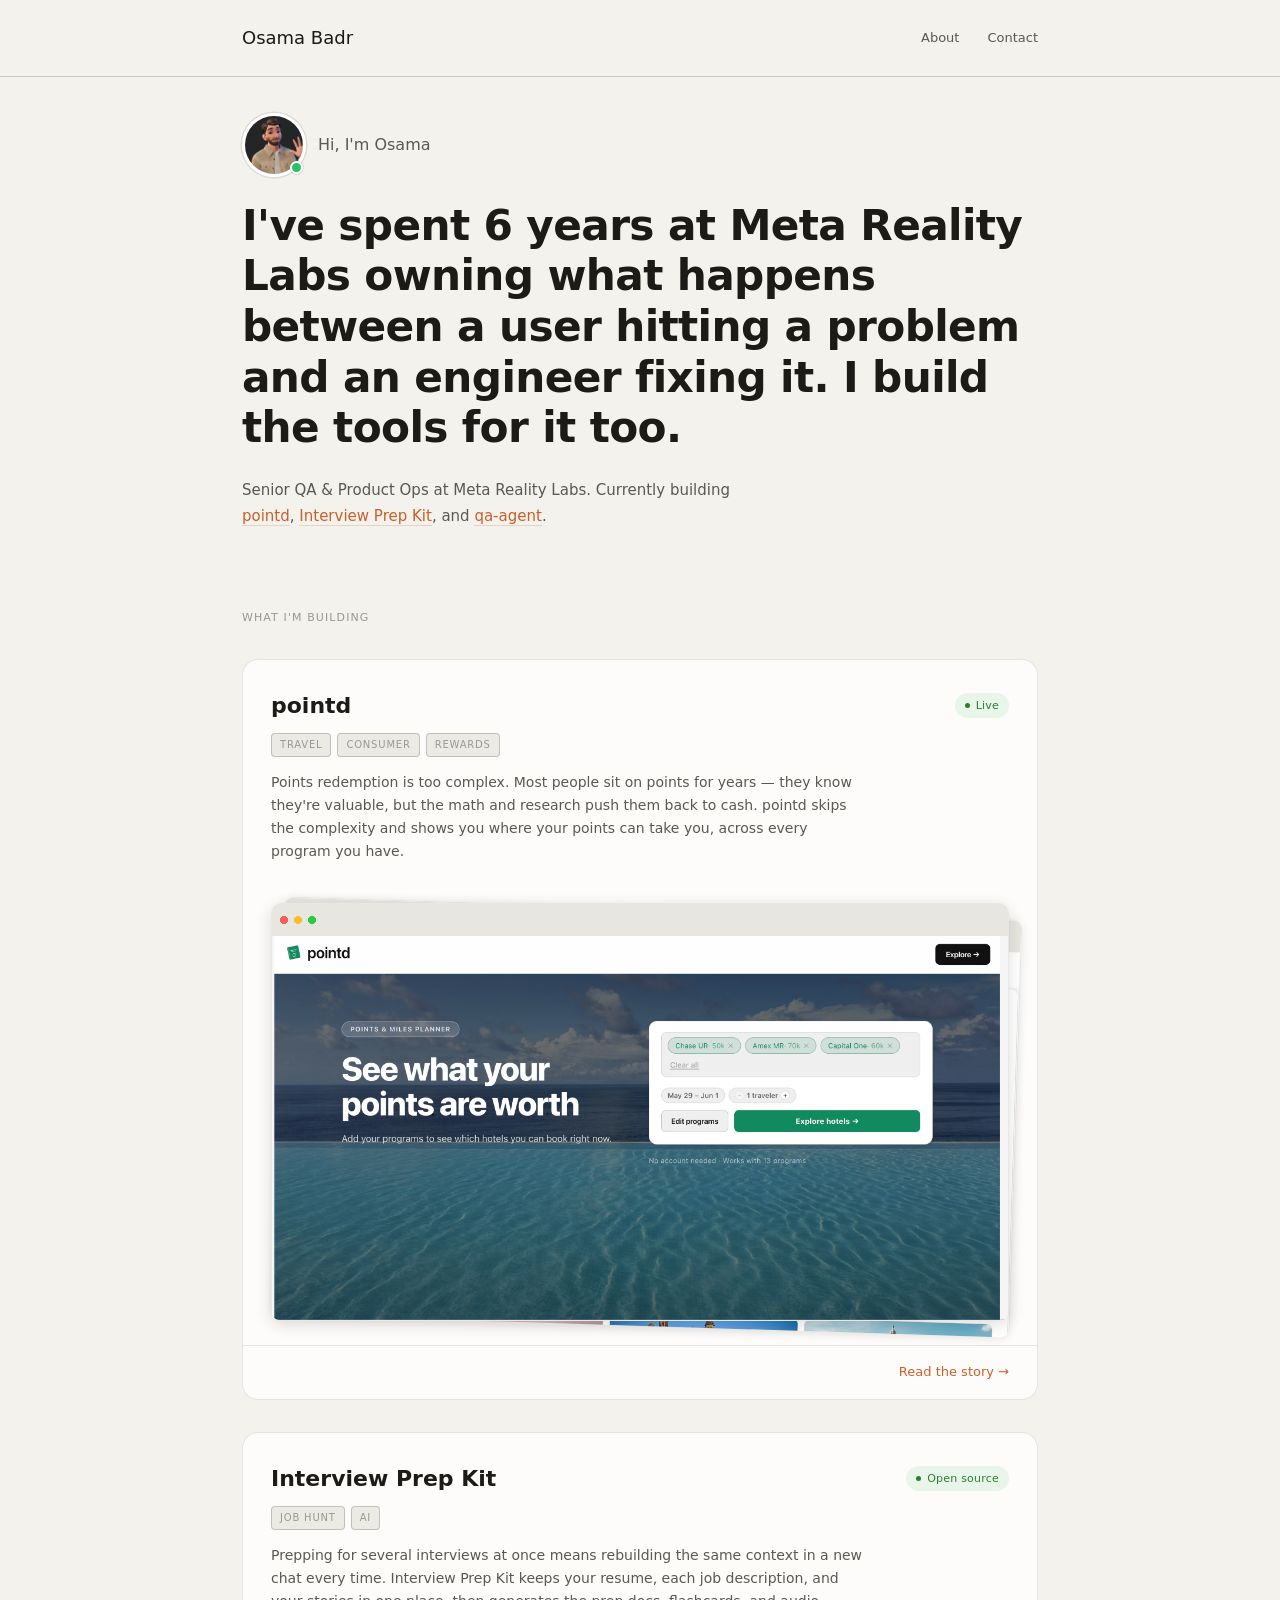
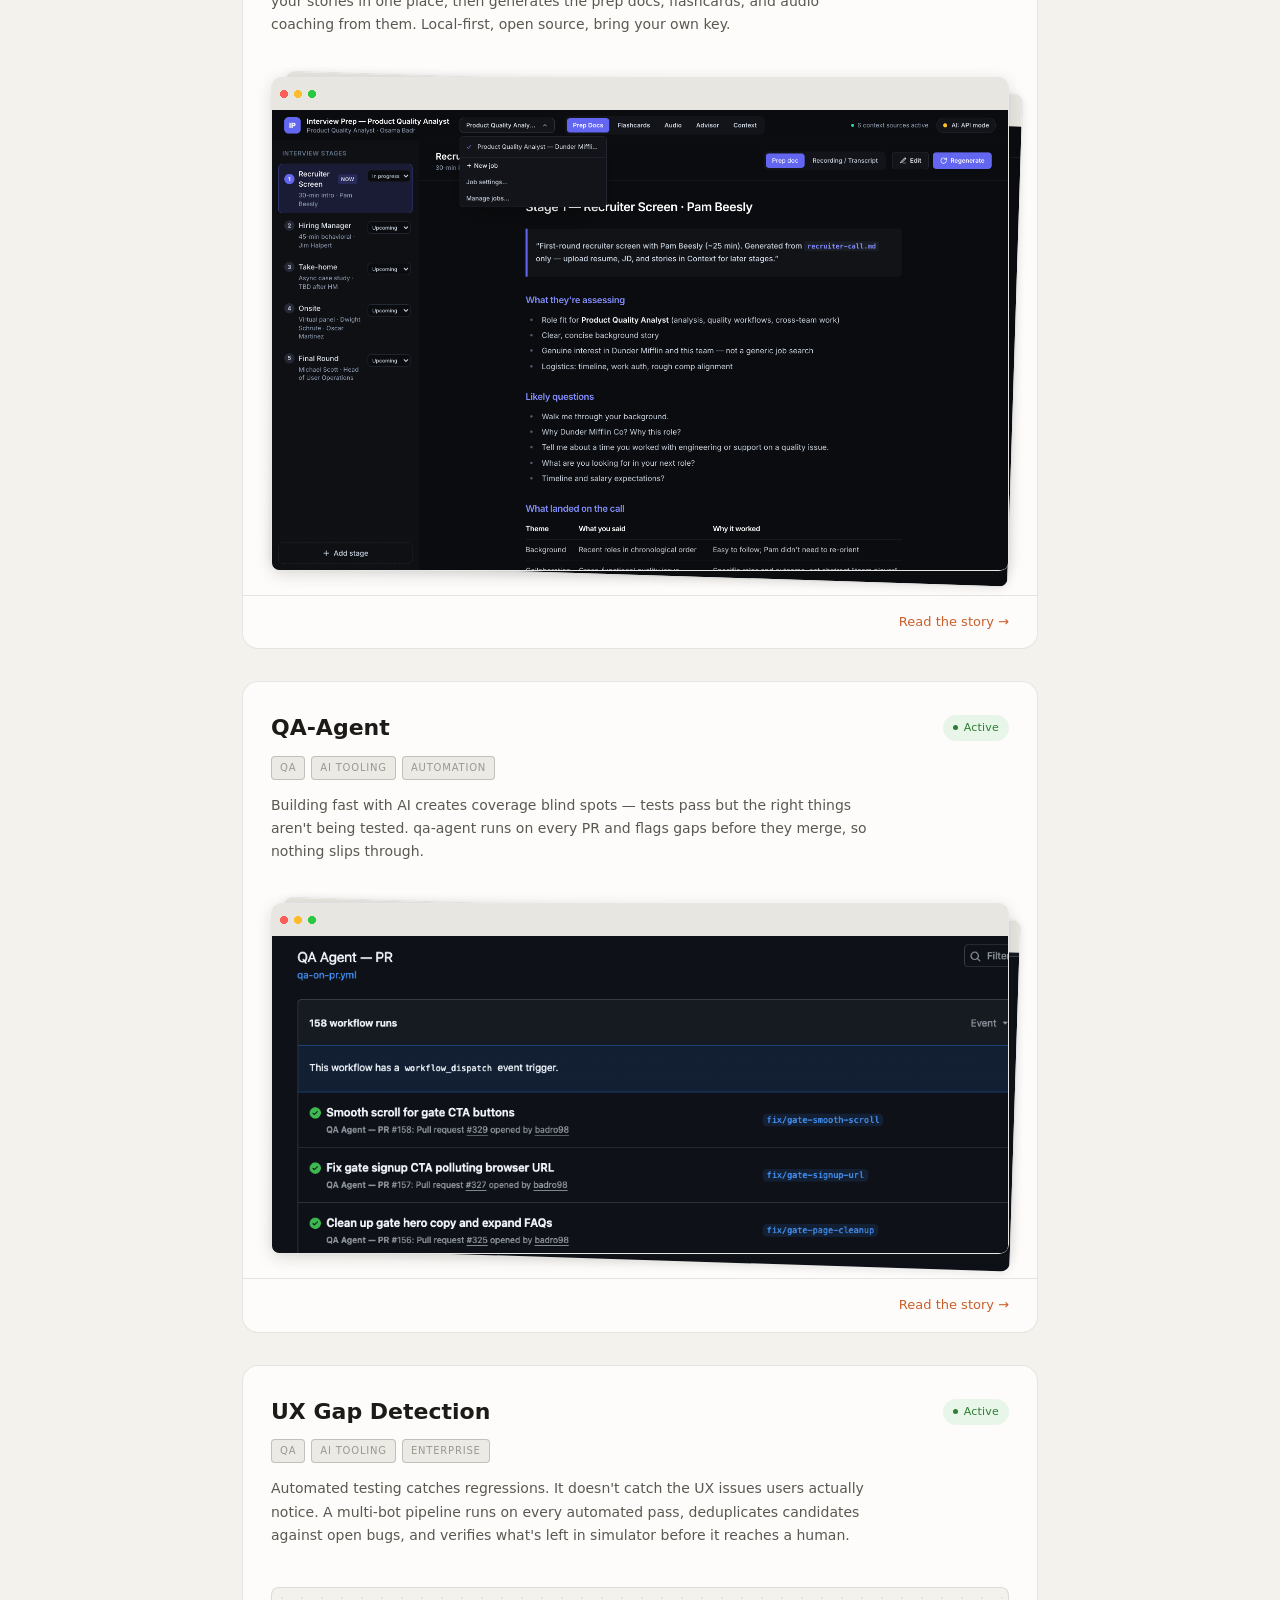
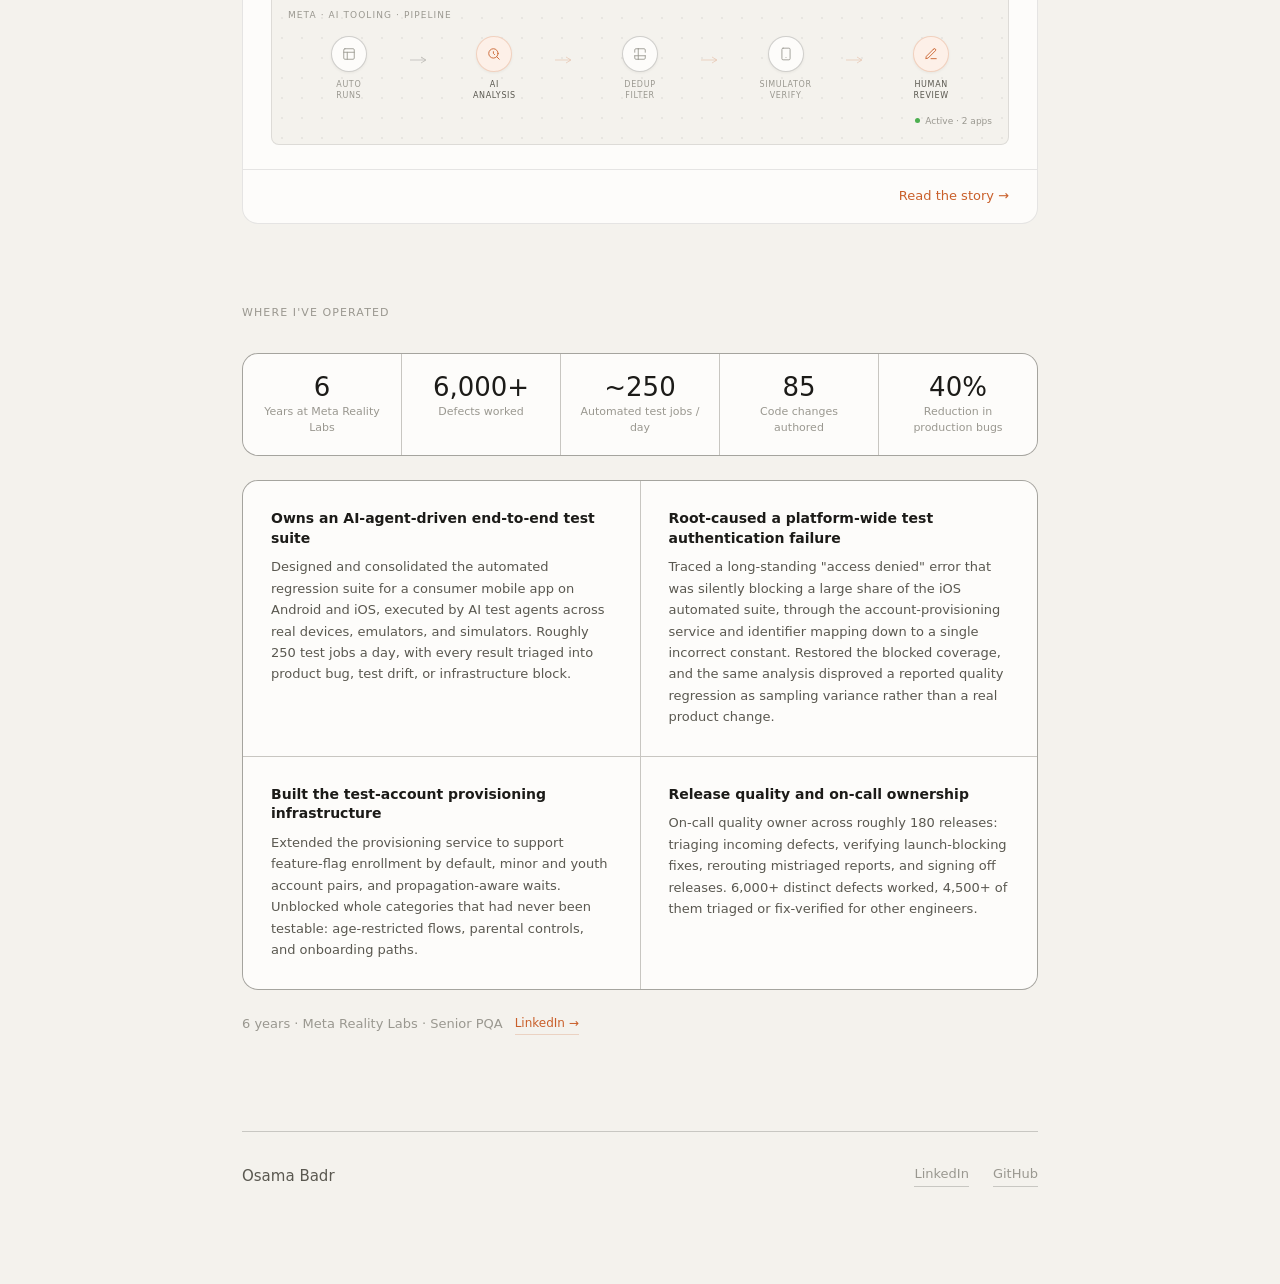
==== commit d399dce3: "Retag Interview Prep Kit as Job Hunt rather than Open Source The "Open Source" pill duplicated the "" ====
--- a/index.html
+++ b/index.html
@@ -426,7 +426,7 @@
             <span class="status-badge active">Open source</span>
           </div>
           <div class="case-pills" style="margin-top:8px;margin-bottom:14px;">
-            <span class="case-pill">Open Source</span>
+            <span class="case-pill">Job Hunt</span>
             <span class="case-pill">AI</span>
           </div>
           <p class="proj-problem">Prepping for several interviews at once means rebuilding the same context in a new chat every time. Interview Prep Kit keeps your resume, each job description, and your stories in one place, then generates the prep docs, flashcards, and audio coaching from them. Local-first, open source, bring your own key.</p>
